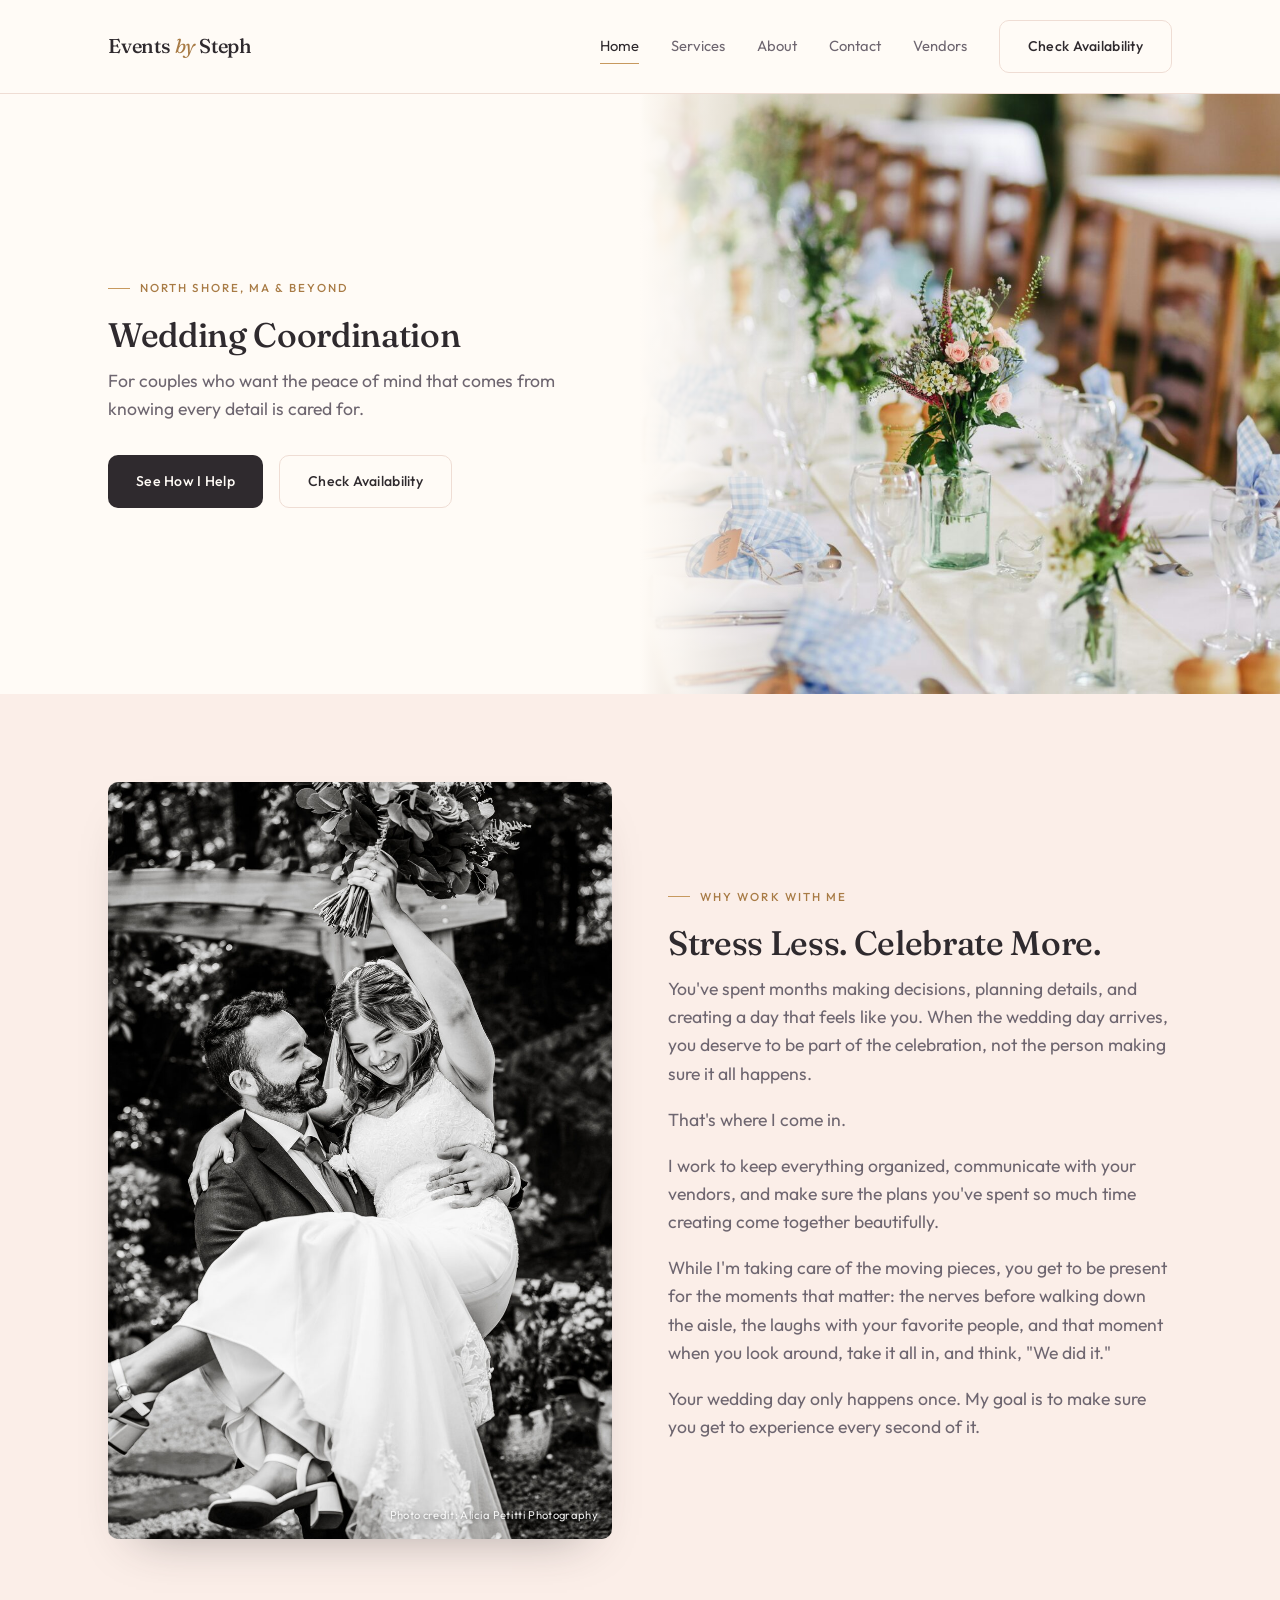
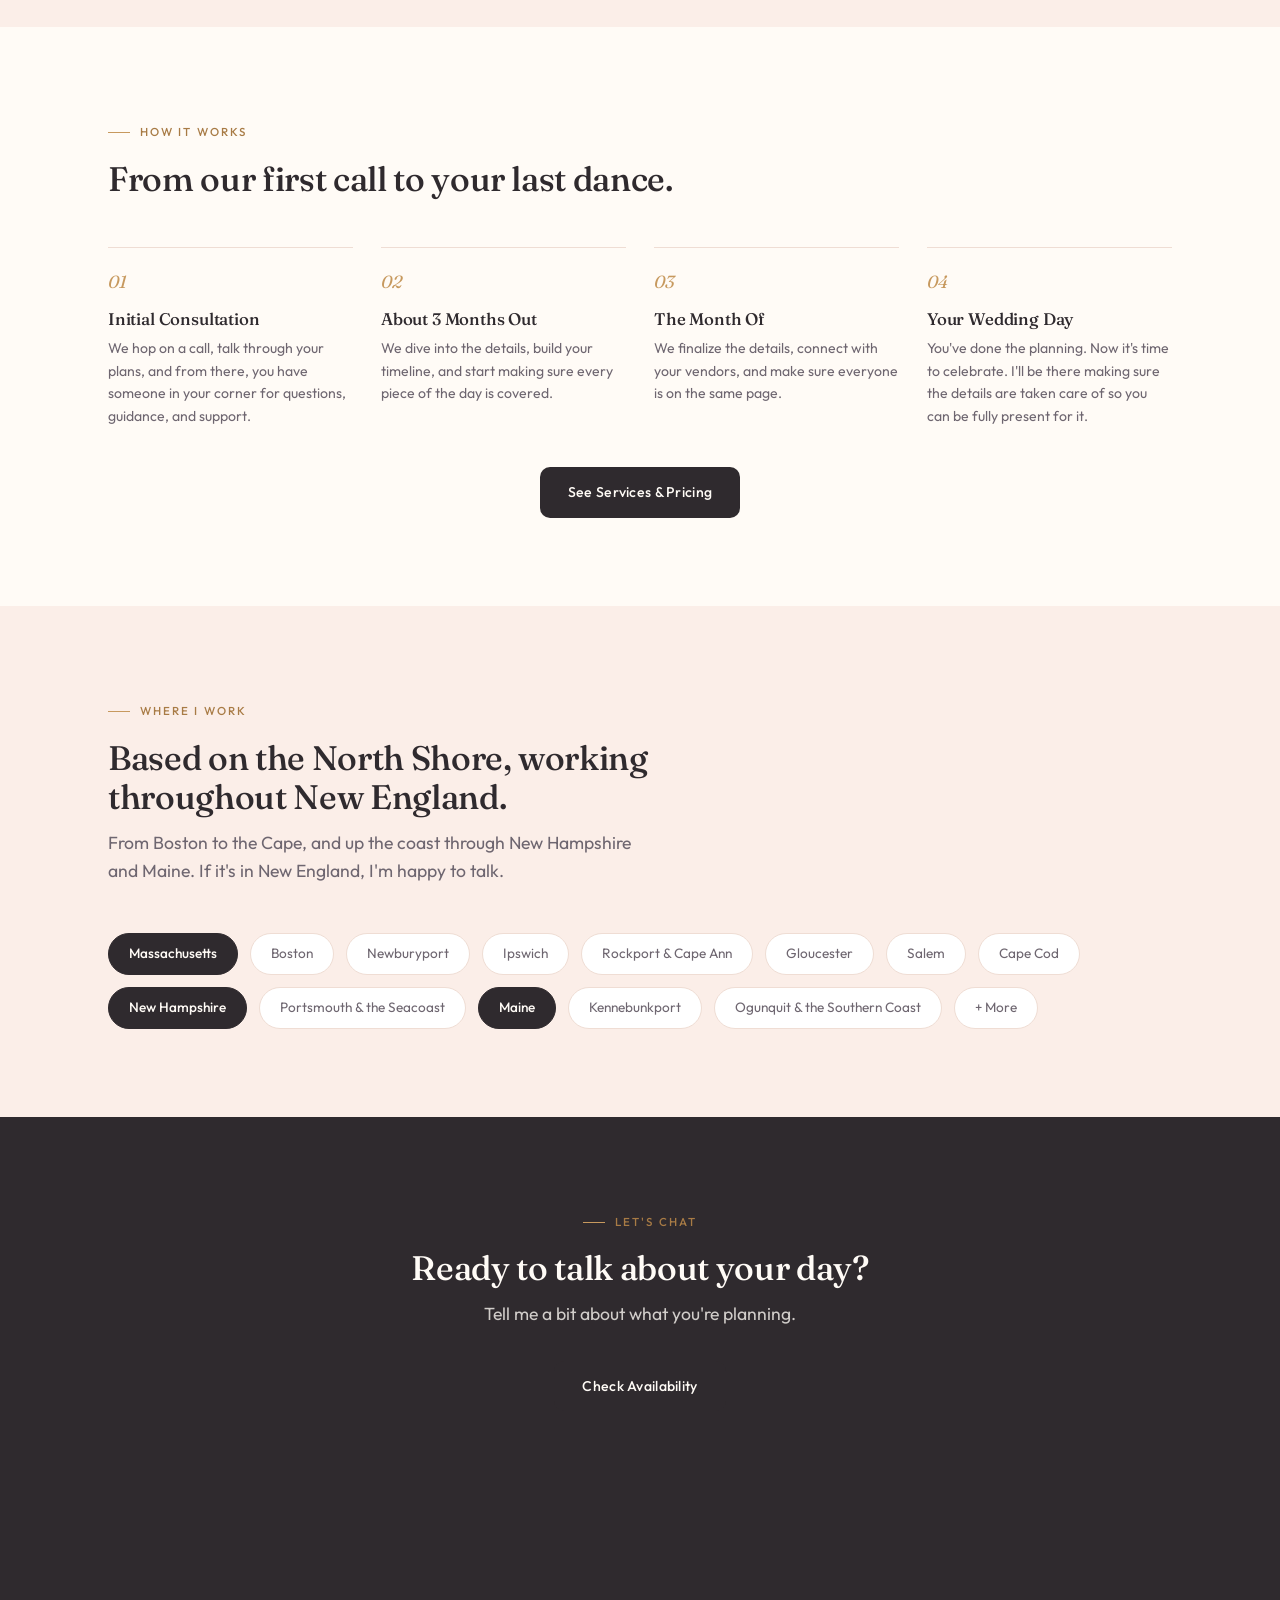
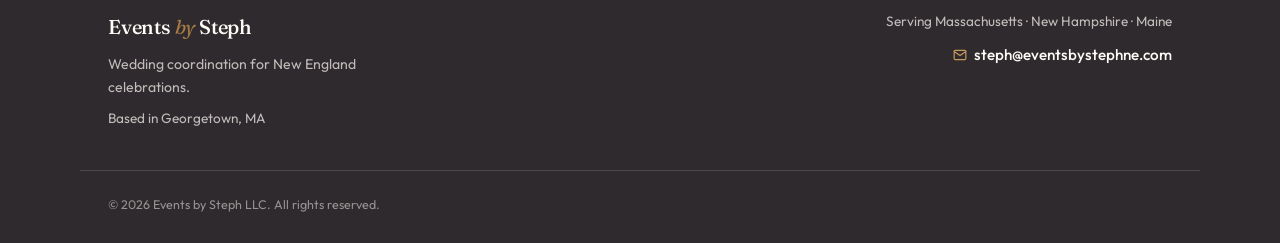
==== index.html @ a2fb1589 "footer" ====
<!DOCTYPE html>
<html lang="en">
<head>
<meta charset="UTF-8">
<meta name="viewport" content="width=device-width, initial-scale=1.0">
<title>Events by Steph | Wedding Coordination, North Shore of Massachusetts</title>
<meta name="description" content="Wedding coordination for backyard weddings, elopements, micro weddings, and other intimate celebrations on the North Shore of Massachusetts.">
<link rel="preconnect" href="https://fonts.googleapis.com">
<link rel="preconnect" href="https://fonts.gstatic.com" crossorigin>
<link href="https://fonts.googleapis.com/css2?family=Fraunces:ital,opsz,wght@0,9..144,300..600;1,9..144,400..500&family=Outfit:wght@300;400;500;600&display=swap" rel="stylesheet">
<link rel="stylesheet" href="/css/style.css">
</head>
<body>

<header class="site-header" id="site-header">
  <div class="nav-wrap">
    <a href="/" class="logo">Events <span class="logo-accent">by</span> Steph</a>
    <nav class="site-nav" id="site-nav">
      <a href="/" class="nav-link active">Home</a>
      <a href="/services/" class="nav-link">Services</a>
      <a href="/about/" class="nav-link">About</a>
      <a href="/contact/" class="nav-link">Contact</a>
      <a href="/vendors-i-love/" class="nav-link">Vendors</a>
      <a href="/contact/" class="btn btn-ghost nav-cta">Check Availability</a>
    </nav>
    <button class="nav-toggle" id="nav-toggle" aria-label="Toggle menu" aria-expanded="false" aria-controls="site-nav">
      <span></span><span></span><span></span>
    </button>
  </div>
</header>

<main>

  <section class="hero">
    <div class="hero-split">
      <div class="hero-split-text">
        <p class="eyebrow">North Shore, MA &amp; Beyond</p>
        <h1>Wedding Coordination</h1>
        <p class="lede">For couples who want the peace of mind that comes from knowing every detail is cared for.</p>
        <div class="btn-row">
          <a href="/services/" class="btn btn-primary">See How I Help</a>
          <a href="/contact/" class="btn btn-ghost">Check Availability</a>
        </div>
      </div>
      <div class="hero-split-image">
        <img src="/img/services-hero.jpg" alt="A long reception table set with gingham napkins and wildflower centerpieces">
      </div>
    </div>
  </section>

  <section class="section alt">
    <div class="container section-media">
      <div class="photo-frame" style="position: relative; align-self: center;">
        <a href="https://aliciapetitti.com/" target="_blank" rel="noopener" title="Photo by Alicia Petitti Photography" aria-label="Photo by Alicia Petitti Photography" style="position: relative; display: block;">
          <img src="/img/carry-laugh-bw.jpg" alt="A groom carrying his laughing bride as she raises her bouquet" style="width: 100%; height: auto; object-fit: contain; display: block;">
          <span style="position: absolute; bottom: 14px; right: 14px; z-index: 3; color: rgba(255,255,255,0.9); font-family: var(--font-body); font-size: 0.7rem; letter-spacing: 0.03em; text-shadow: 0 1px 4px rgba(0,0,0,0.6);">Photo credit: Alicia Petitti Photography</span>
        </a>
      </div>
      <div class="media-text">
        <p class="eyebrow">Why Work With Me</p>
        <h2>Stress Less. Celebrate More.</h2>
        <p class="lede" style="margin-bottom: 18px;">You've spent months making decisions, planning details, and creating a day that feels like you. When the wedding day arrives, you deserve to be part of the celebration, not the person making sure it all happens.</p>
        <p class="lede" style="margin-bottom: 18px;">That's where I come in.</p>
        <p class="lede" style="margin-bottom: 18px;">I work to keep everything organized, communicate with your vendors, and make sure the plans you've spent so much time creating come together beautifully.</p>
        <p class="lede" style="margin-bottom: 18px;">While I'm taking care of the moving pieces, you get to be present for the moments that matter: the nerves before walking down the aisle, the laughs with your favorite people, and that moment when you look around, take it all in, and think, "We did it."</p>
        <p class="lede">Your wedding day only happens once. My goal is to make sure you get to experience every second of it.</p>
      </div>
    </div>
  </section>

  <section class="section">
    <div class="container">
      <div class="section-head">
        <p class="eyebrow">How It Works</p>
        <h2>From our first call to your last dance.</h2>
      </div>
      <div class="process-list">
        <div class="process-step">
          <span class="process-index">01</span>
          <h3>Initial Consultation</h3>
          <p>We hop on a call, talk through your plans, and from there, you have someone in your corner for questions, guidance, and support.</p>
        </div>
        <div class="process-step">
          <span class="process-index">02</span>
          <h3>About 3 Months Out</h3>
          <p>We dive into the details, build your timeline, and start making sure every piece of the day is covered.</p>
        </div>
        <div class="process-step">
          <span class="process-index">03</span>
          <h3>The Month Of</h3>
          <p>We finalize the details, connect with your vendors, and make sure everyone is on the same page.</p>
        </div>
        <div class="process-step">
          <span class="process-index">04</span>
          <h3>Your Wedding Day</h3>
          <p>You've done the planning. Now it's time to celebrate. I'll be there making sure the details are taken care of so you can be fully present for it.</p>
        </div>
      </div>
      <div class="btn-row" style="justify-content: center; margin-top: 40px;">
        <a href="/services/" class="btn btn-primary">See Services &amp; Pricing</a>
      </div>
    </div>
  </section>

  <section class="section alt">
    <div class="container">
      <div class="section-head">
        <p class="eyebrow">Where I Work</p>
        <h2>Based on the North Shore, working throughout New England.</h2>
        <p class="lede">From Boston to the Cape, and up the coast through New Hampshire and Maine. If it's in New England, I'm happy to talk.</p>
      </div>
      <div class="area-pills">
        <span class="area-pill state">Massachusetts</span>
        <span class="area-pill">Boston</span>
        <span class="area-pill">Newburyport</span>
        <span class="area-pill">Ipswich</span>
        <span class="area-pill">Rockport &amp; Cape Ann</span>
        <span class="area-pill">Gloucester</span>
        <span class="area-pill">Salem</span>
        <span class="area-pill">Cape Cod</span>
        <span class="area-pill state">New Hampshire</span>
        <span class="area-pill">Portsmouth &amp; the Seacoast</span>
        <span class="area-pill state">Maine</span>
        <span class="area-pill">Kennebunkport</span>
        <span class="area-pill">Ogunquit &amp; the Southern Coast</span>
        <span class="area-pill">+ More</span>
      </div>
    </div>
  </section>

  <section class="section dark">
    <div class="container section-head center">
      <p class="eyebrow">Let's Chat</p>
      <h2>Ready to talk about your day?</h2>
      <p class="lede" style="margin: 0 auto 8px;">Tell me a bit about what you're planning.</p>
      <div class="btn-row" style="justify-content: center;">
        <a href="/contact/" class="btn btn-primary">Check Availability</a>
      </div>
    </div>
  </section>

</main>

<footer class="site-footer">
  <div class="footer-wrap">
    <div class="footer-brand">
      <p class="logo footer-logo">Events <span class="logo-accent">by</span> Steph</p>
      <p class="footer-tagline">Wedding coordination for New England celebrations.</p>
      <p class="footer-location">Based in Georgetown, MA</p>
    </div>
    <div class="footer-meta">
      <p class="footer-area">Serving Massachusetts · New Hampshire · Maine</p>
      <div class="footer-link-row">
        <svg width="14" height="14" viewBox="0 0 24 24" fill="none" stroke="currentColor" stroke-width="2" stroke-linecap="round" stroke-linejoin="round"><rect x="2" y="4" width="20" height="16" rx="2"/><path d="M2 6l10 7 10-7"/></svg>
        <a href="mailto:steph@eventsbystephne.com" class="footer-email">steph@eventsbystephne.com</a>
      </div>
    </div>
  </div>
  <p class="footer-copy">© 2026 Events by Steph LLC. All rights reserved.</p>
</footer>

<script src="/js/main.js"></script>
</body>
</html>
---- css/style.css ----
/* ============================================
   Events by Steph — Design Tokens
   Coastal North Shore palette: sea-fog paper,
   harbor-pine ink, dusty hydrangea accent,
   one warm brass note for calls to action.
   ============================================ */

:root {
  --ink: #2F2A2E;
  --ink-soft: #6E6670;
  --paper: #FFFBF6;
  --paper-deep: #FBEEE8;
  --white: #FFFFFF;
  --accent: #C97D89;
  --accent-deep: #AD5F6E;
  --brass: #C7995E;
  --brass-deep: #A87B45;
  --line: #EFDDD4;

  --font-display: 'Fraunces', serif;
  --font-body: 'Outfit', sans-serif;

  --container: 1120px;
  --radius: 10px;
  --transition: 220ms ease;
}

* {
  margin: 0;
  padding: 0;
  box-sizing: border-box;
}

html {
  scroll-behavior: smooth;
}

@media (prefers-reduced-motion: reduce) {
  html {
    scroll-behavior: auto;
  }
  *, *::before, *::after {
    animation-duration: 0.01ms !important;
    animation-iteration-count: 1 !important;
    transition-duration: 0.01ms !important;
  }
}

body {
  font-family: var(--font-body);
  background: var(--paper);
  color: var(--ink);
  line-height: 1.6;
  font-weight: 400;
  -webkit-font-smoothing: antialiased;
}

a {
  color: inherit;
  text-decoration: none;
}

img, svg {
  display: block;
  max-width: 100%;
}

ul {
  list-style: none;
}

button {
  font-family: inherit;
  cursor: pointer;
  border: none;
  background: none;
}

:focus-visible {
  outline: 2px solid var(--brass);
  outline-offset: 3px;
}

.container {
  width: 100%;
  max-width: var(--container);
  margin: 0 auto;
  padding: 0 28px;
}

/* ----------- Typography ----------- */

h1, h2, h3, h4 {
  font-family: var(--font-display);
  font-weight: 500;
  color: var(--ink);
  line-height: 1.15;
  letter-spacing: -0.01em;
  margin-bottom: 12px;
}

h1 { font-size: 2.125rem; }
h2 { font-size: 2.125rem; }
h3 { font-size: 1.4rem; font-weight: 500; }

em {
  font-style: italic;
  color: var(--accent-deep);
}

.eyebrow {
  display: inline-flex;
  align-items: center;
  gap: 10px;
  font-family: var(--font-body);
  font-size: 0.72rem;
  font-weight: 500;
  letter-spacing: 0.18em;
  text-transform: uppercase;
  color: var(--brass-deep);
  margin-bottom: 18px;
}

.eyebrow::before {
  content: '';
  width: 22px;
  height: 1px;
  background: var(--brass);
}

.lede {
  font-size: 1.1rem;
  color: var(--ink-soft);
  max-width: 540px;
}

.section-head {
  max-width: 640px;
  margin-bottom: 48px;
}

.section-head.center {
  margin-left: auto;
  margin-right: auto;
  text-align: center;
}

/* ----------- Buttons ----------- */

.btn {
  display: inline-flex;
  align-items: center;
  gap: 8px;
  padding: 14px 28px;
  font-size: 0.88rem;
  font-weight: 500;
  letter-spacing: 0.02em;
  border-radius: var(--radius);
  transition: background var(--transition), color var(--transition), border-color var(--transition), transform var(--transition);
}

.btn-primary {
  background: var(--ink);
  color: var(--paper);
}

.btn-primary:hover {
  background: var(--brass-deep);
  transform: translateY(-1px);
}

.btn-ghost {
  border: 1px solid var(--line);
  color: var(--ink);
}

.btn-ghost:hover {
  border-color: var(--brass);
  color: var(--brass-deep);
}

.btn-row {
  display: flex;
  gap: 16px;
  flex-wrap: wrap;
  margin-top: 32px;
}

/* ----------- Header / Nav ----------- */

.site-header {
  position: sticky;
  top: 0;
  z-index: 50;
  background: rgba(255, 251, 246, 0.92);
  backdrop-filter: blur(8px);
  border-bottom: 1px solid var(--line);
}

.nav-wrap {
  max-width: var(--container);
  margin: 0 auto;
  padding: 20px 28px;
  display: flex;
  align-items: center;
  justify-content: space-between;
  gap: 24px;
}

.logo {
  font-family: var(--font-display);
  font-size: 1.25rem;
  font-weight: 500;
  letter-spacing: -0.01em;
  white-space: nowrap;
}

.logo-accent {
  font-style: italic;
  color: var(--brass-deep);
  font-weight: 400;
}

.site-nav {
  display: flex;
  align-items: center;
  gap: 32px;
}

.nav-link {
  font-size: 0.92rem;
  font-weight: 400;
  color: var(--ink-soft);
  position: relative;
  transition: color var(--transition);
}

.nav-link:hover,
.nav-link.active {
  color: var(--ink);
}

.nav-link.active::after {
  content: '';
  position: absolute;
  left: 0;
  bottom: -6px;
  width: 100%;
  height: 1px;
  background: var(--brass);
}

.nav-cta {
  flex-shrink: 0;
}

.nav-toggle {
  display: none;
  flex-direction: column;
  gap: 5px;
  width: 26px;
}

.nav-toggle span {
  display: block;
  height: 1px;
  background: var(--ink);
  width: 100%;
  transition: transform var(--transition), opacity var(--transition);
}

/* ----------- Hero ----------- */

.hero {
  padding: 0;
}

.hero-split {
  display: grid;
  grid-template-columns: 1fr 1fr;
  min-height: 600px;
}

.hero-split-text {
  display: flex;
  flex-direction: column;
  justify-content: center;
  padding: 64px 48px;
  padding-left: max(28px, calc((100vw - 1120px) / 2 + 28px));
}

.hero-split-text > * {
  max-width: 480px;
}

.hero-split-image {
  position: relative;
  overflow: hidden;
}

.hero-split-image img {
  position: absolute;
  inset: 0;
  width: 100%;
  height: 100%;
  object-fit: cover;
  display: block;
  z-index: 0;
}

.hero-split-image::before {
  content: '';
  position: absolute;
  inset: 0;
  z-index: 1;
  pointer-events: none;
  background: linear-gradient(
    to right,
    var(--paper) 0%,
    rgba(255, 251, 246, 0.85) 6%,
    rgba(255, 251, 246, 0) 26%
  );
}

/* Simple hero variant for text-only intro pages (services/about/contact) */

.hero-simple {
  padding: 72px 0 48px;
}

/* ----------- Sections ----------- */

.section {
  padding: 88px 0;
}

.section.alt {
  background: var(--paper-deep);
}

.section.dark {
  background: var(--ink);
  color: var(--paper);
}

.section.dark h2,
.section.dark h3 {
  color: var(--paper);
}

.section.dark .lede {
  color: rgba(255, 251, 246, 0.78);
}

/* ----------- Service area pills ----------- */

.area-pills {
  display: flex;
  flex-wrap: wrap;
  gap: 12px;
}

.area-pill {
  border: 1px solid var(--line);
  border-radius: 999px;
  padding: 9px 20px;
  font-size: 0.85rem;
  color: var(--ink-soft);
  background: var(--white);
}

.area-pill.state {
  background: var(--ink);
  color: var(--paper);
  border-color: var(--ink);
  font-weight: 500;
}

/* ----------- Cards grid ----------- */

.card-grid {
  display: grid;
  grid-template-columns: repeat(3, 1fr);
  gap: 28px;
}

.card-grid.cards-2up {
  grid-template-columns: repeat(2, 1fr);
}

.card {
  background: var(--white);
  border: 1px solid var(--line);
  border-radius: var(--radius);
  padding: 32px 28px;
  transition: transform var(--transition), border-color var(--transition);
}

.card:hover {
  transform: translateY(-3px);
  border-color: var(--brass);
}

.card-num {
  font-family: var(--font-display);
  font-style: italic;
  color: var(--accent);
  font-size: 0.95rem;
  margin-bottom: 14px;
  display: block;
}

.card h3 {
  margin-bottom: 10px;
}

.card p {
  color: var(--ink-soft);
  font-size: 0.92rem;
  margin-bottom: 18px;
}

.card-link {
  font-size: 0.85rem;
  font-weight: 500;
  color: var(--brass-deep);
  border-bottom: 1px solid var(--brass);
  padding-bottom: 2px;
}

/* ----------- Process steps ----------- */

.process-list {
  display: grid;
  grid-template-columns: repeat(4, 1fr);
  gap: 28px;
}

.process-step {
  border-top: 1px solid var(--line);
  padding-top: 20px;
}

.process-index {
  font-family: var(--font-display);
  font-style: italic;
  font-size: 1.1rem;
  color: var(--brass);
  display: block;
  margin-bottom: 14px;
}

.process-step h3 {
  font-size: 1.05rem;
  margin-bottom: 8px;
}

.process-step p {
  font-size: 0.88rem;
  color: var(--ink-soft);
}

.service-photo {
  aspect-ratio: 16 / 6;
  border-radius: var(--radius);
  overflow: hidden;
  margin-bottom: 28px;
}

.service-photo img {
  width: 100%;
  height: 100%;
  object-fit: cover;
  display: block;
}

@media (max-width: 720px) {
  .service-photo {
    aspect-ratio: 16 / 10;
  }

  h1, h2 {
    font-size: 1.8rem;
  }

  h3 {
    font-size: 1.25rem;
  }
}

/* ----------- Service detail blocks (services.html) ----------- */

.service-block {
  display: grid;
  grid-template-columns: 0.8fr 1.2fr;
  gap: 56px;
  padding: 64px 0;
  border-bottom: 1px solid var(--line);
}

.service-block:last-of-type {
  border-bottom: none;
}

.service-block h2 {
  margin-bottom: 14px;
}

.included-list li {
  display: flex;
  gap: 12px;
  padding: 14px 0;
  border-top: 1px solid var(--line);
  font-size: 0.94rem;
  color: var(--ink-soft);
}

.included-list li:first-child {
  border-top: none;
}

.included-list li::before {
  content: '—';
  color: var(--brass);
  flex-shrink: 0;
}

/* ----------- Process checklist (what a coordinator does) ----------- */

.checklist-phase {
  margin-bottom: 36px;
}

.checklist-phase-label {
  font-family: var(--font-display);
  font-style: italic;
  font-size: 1rem;
  color: var(--accent-deep);
  margin-bottom: 14px;
}

.process-checklist {
  display: grid;
  grid-template-columns: 1fr 1fr;
  gap: 0 40px;
}

.process-checklist li {
  display: flex;
  gap: 12px;
  padding: 14px 0;
  border-top: 1px solid var(--line);
  font-size: 0.94rem;
  color: var(--ink-soft);
}

.process-checklist li::before {
  content: '—';
  color: var(--brass);
  flex-shrink: 0;
}

@media (max-width: 760px) {
  .process-checklist {
    grid-template-columns: 1fr;
  }
}

/* ----------- About page ----------- */

.about-grid {
  display: grid;
  grid-template-columns: 1fr 1fr;
  gap: 64px;
  align-items: start;
}

.value-list {
  display: grid;
  gap: 24px;
  margin-top: 16px;
}

.value-item h3 {
  font-size: 1rem;
  margin-bottom: 4px;
}

.value-item p {
  font-size: 0.88rem;
  color: var(--ink-soft);
}

/* ----------- Contact page ----------- */

.contact-grid {
  display: grid;
  grid-template-columns: 1fr 1fr;
  gap: 64px;
}

.form-field {
  margin-bottom: 22px;
}

.form-field label {
  display: block;
  font-size: 0.82rem;
  font-weight: 500;
  letter-spacing: 0.04em;
  margin-bottom: 8px;
  color: var(--ink-soft);
}

.form-field input,
.form-field select,
.form-field textarea {
  width: 100%;
  font-family: var(--font-body);
  font-size: 0.95rem;
  padding: 13px 14px;
  border: 1px solid var(--line);
  border-radius: var(--radius);
  background: var(--white);
  color: var(--ink);
  transition: border-color var(--transition);
}

.form-field input:focus,
.form-field select:focus,
.form-field textarea:focus {
  border-color: var(--brass);
}

.form-row-double {
  display: grid;
  grid-template-columns: 1fr 1fr;
  gap: 18px;
}

.contact-direct {
  margin-top: 36px;
  padding-top: 28px;
  border-top: 1px solid var(--line);
  font-size: 0.92rem;
  color: var(--ink-soft);
}

.contact-direct a {
  color: var(--brass-deep);
  font-weight: 500;
}

.form-note {
  font-size: 0.8rem;
  color: var(--ink-soft);
  margin-top: 14px;
}

.required-mark {
  color: #B3445A;
}

.form-error {
  display: none;
  font-size: 0.86rem;
  font-weight: 500;
  color: #B3445A;
  margin-top: 14px;
}

.form-error.visible {
  display: block;
}

.form-field.field-invalid input,
.form-field.field-invalid select,
.form-field.field-invalid textarea {
  border-color: #B3445A;
}

/* ----------- Footer ----------- */

.site-footer {
  background: var(--ink);
  color: var(--paper);
  padding: 64px 0 28px;
}

.footer-wrap {
  max-width: var(--container);
  margin: 0 auto;
  padding: 0 28px;
  display: flex;
  justify-content: space-between;
  flex-wrap: wrap;
  gap: 32px;
  margin-bottom: 40px;
}

.footer-logo {
  color: var(--paper);
  margin-bottom: 10px;
}

.footer-tagline {
  font-size: 0.88rem;
  color: rgba(255, 251, 246, 0.7);
  max-width: 320px;
}

.footer-meta {
  text-align: right;
}

.footer-area {
  font-size: 0.85rem;
  color: rgba(255, 251, 246, 0.7);
  margin-bottom: 8px;
}

.footer-email {
  font-size: 0.95rem;
  font-weight: 500;
}

.footer-location {
  font-size: 0.85rem;
  color: rgba(255, 251, 246, 0.7);
  margin-top: 10px;
}

.footer-link-row {
  display: flex;
  align-items: center;
  justify-content: flex-end;
  gap: 7px;
  margin-top: 10px;
}

.footer-link-row svg {
  flex-shrink: 0;
  color: var(--brass);
}

.footer-copy {
  max-width: var(--container);
  margin: 0 auto;
  padding: 24px 28px 0;
  border-top: 1px solid rgba(255, 251, 246, 0.15);
  font-size: 0.78rem;
  color: rgba(255, 251, 246, 0.5);
}

/* ----------- Reveal on scroll ----------- */

.reveal {
  opacity: 0;
  transform: translateY(16px);
  transition: opacity 700ms ease, transform 700ms ease;
}

.reveal.is-visible {
  opacity: 1;
  transform: translateY(0);
}

/* ----------- Photo / media components ----------- */

.section-media {
  display: grid;
  grid-template-columns: 1fr 1fr;
  gap: 56px;
  align-items: center;
}

.section-media.media-right .media-text {
  order: 1;
}

.section-media.media-right .media-photo {
  order: 2;
}

.photo-frame {
  border-radius: var(--radius);
  overflow: hidden;
  box-shadow: 0 24px 48px -28px rgba(47, 42, 46, 0.4);
}

.photo-frame img {
  width: 100%;
  height: 100%;
  object-fit: cover;
  display: block;
}

.photo-frame.ratio-tall {
  aspect-ratio: 3 / 4;
}

.photo-frame.ratio-wide {
  aspect-ratio: 5 / 4;
}

/* ---- TEST: Collage styles for homepage 'Stress Less' section ---- */

.collage-grid {
  display: grid;
  grid-template-columns: 1fr 1fr;
  grid-template-rows: 1fr 1fr;
  gap: 12px;
  aspect-ratio: 5 / 4;
}

.collage-grid .photo-frame {
  border-radius: var(--radius);
  overflow: hidden;
  box-shadow: 0 24px 48px -28px rgba(47, 42, 46, 0.4);
  aspect-ratio: auto;
}

.collage-offset {
  position: relative;
  aspect-ratio: 5 / 4;
}

.collage-offset .photo-frame-main {
  position: absolute;
  top: 0;
  left: 0;
  width: 78%;
  height: 78%;
  border-radius: var(--radius);
  overflow: hidden;
  box-shadow: 0 24px 48px -28px rgba(47, 42, 46, 0.4);
  z-index: 1;
}

.collage-offset .photo-frame-accent {
  position: absolute;
  bottom: 0;
  right: 0;
  width: 42%;
  height: 42%;
  border-radius: var(--radius);
  overflow: hidden;
  box-shadow: 0 20px 40px -20px rgba(47, 42, 46, 0.5);
  z-index: 2;
  border: 4px solid var(--paper);
}

.collage-strip {
  display: grid;
  grid-template-columns: 1fr 1fr 1fr;
  gap: 12px;
  aspect-ratio: 5 / 4;
}

.collage-strip .photo-frame {
  border-radius: var(--radius);
  overflow: hidden;
  box-shadow: 0 24px 48px -28px rgba(47, 42, 46, 0.4);
  aspect-ratio: auto;
}

.card-photo {
  aspect-ratio: 4 / 3;
  border-radius: var(--radius);
  overflow: hidden;
  margin-bottom: 22px;
}

.card-photo img {
  width: 100%;
  height: 100%;
  object-fit: cover;
  display: block;
  transition: transform 500ms ease;
}

.card:hover .card-photo img {
  transform: scale(1.04);
}

.accent-photo {
  border-radius: var(--radius);
  overflow: hidden;
  box-shadow: 0 24px 48px -28px rgba(47, 42, 46, 0.4);
}

.accent-photo img {
  width: 100%;
  display: block;
}

/* ----------- Responsive ----------- */

.photo-strip {
  display: grid;
  grid-template-columns: repeat(3, 1fr);
  gap: 16px;
}

.section-media.compact-photo {
  grid-template-columns: 300px 1fr;
}

@media (max-width: 900px) {
  .section-media,
  .section-media.compact-photo {
    grid-template-columns: 1fr;
    gap: 32px;
  }

  .section-media.media-right .media-text,
  .section-media.media-right .media-photo {
    order: initial;
  }

  .photo-frame.ratio-tall,
  .photo-frame.ratio-wide {
    aspect-ratio: 4 / 3;
  }
}

@media (max-width: 900px) {
  .hero-split {
    grid-template-columns: 1fr;
    min-height: auto;
  }

  .hero-split-text {
    padding: 56px 28px 32px;
    max-width: none;
  }

  .hero-split-text > * {
    max-width: none;
  }

  .hero-split-image {
    width: 100%;
    height: auto;
    max-width: 100%;
    overflow: hidden;
  }

  .hero-split-image img {
    position: static;
    display: block;
    width: 100%;
    height: auto;
    max-width: 100%;
    object-fit: contain;
  }

  .hero-split-image a {
    position: static !important;
    display: block;
    width: 100%;
  }

  .hero-split-image::before {
    content: none;
  }

  .about-grid,
  .contact-grid {
    grid-template-columns: 1fr;
    gap: 48px;
  }

  .card-grid {
    grid-template-columns: repeat(2, 1fr);
  }

  .process-list {
    grid-template-columns: repeat(2, 1fr);
  }

  .service-block {
    grid-template-columns: 1fr;
    gap: 28px;
  }
}

@media (max-width: 720px) {
  .photo-strip {
    grid-template-columns: 1fr;
  }

  .site-nav,
  .nav-cta {
    display: none;
  }

  .nav-toggle {
    display: flex;
  }

  .site-header.nav-open .site-nav {
    display: flex;
    flex-direction: column;
    align-items: flex-start;
    gap: 18px;
    position: absolute;
    top: 100%;
    left: 0;
    right: 0;
    background: var(--paper);
    border-bottom: 1px solid var(--line);
    padding: 24px 28px 28px;
  }

  .site-header.nav-open .nav-cta {
    display: inline-flex;
    margin-top: 4px;
  }

  .card-grid,
  .card-grid.cards-2up,
  .process-list {
    grid-template-columns: 1fr;
  }

  .footer-wrap {
    flex-direction: column;
  }

  .footer-meta {
    text-align: left;
  }

  .footer-link-row {
    justify-content: flex-start;
  }

  .form-row-double {
    grid-template-columns: 1fr;
  }
}

/* ----------- FAQ Accordion ----------- */

.faq-list {
  max-width: 760px;
  margin: 0 auto;
}

.faq-item {
  border-bottom: 1px solid rgba(47, 42, 46, 0.12);
  margin-bottom: 6px;
}

.faq-item summary {
  list-style: none;
  cursor: pointer;
  padding: 28px 32px 28px 0;
  position: relative;
  font-family: var(--font-display);
  font-weight: 500;
  font-size: 1.05rem;
  color: var(--ink);
}

.faq-item summary::-webkit-details-marker {
  display: none;
}

.faq-item summary::after {
  content: '+';
  position: absolute;
  right: 0;
  top: 28px;
  font-size: 1.3rem;
  color: var(--brass-deep);
  transition: transform 0.2s ease;
  line-height: 1;
}

.faq-item[open] summary::after {
  content: '\2212';
}

.faq-item p {
  color: var(--ink-soft);
  padding-bottom: 24px;
  padding-right: 32px;
  max-width: 640px;
}

/* ----------- Bio Collage (About page) ----------- */

.bio-collage {
  position: relative;
  min-height: 480px;
}

.bio-collage .photo-frame {
  position: absolute;
  border-radius: 6px;
  overflow: hidden;
  border: 6px solid var(--paper);
  box-shadow: 0 20px 40px -20px rgba(47, 42, 46, 0.45);
}

.bio-collage .photo-frame img {
  width: 100%;
  height: 100%;
  object-fit: cover;
  display: block;
}

.bio-collage-photo-1 {
  top: 0;
  left: 0;
  width: 62%;
  height: 90%;
  transform: rotate(-2deg);
  z-index: 1;
}

.bio-collage-photo-2 {
  top: 4%;
  right: 0;
  width: 46%;
  height: 46%;
  transform: rotate(3deg);
  z-index: 2;
}

.bio-collage-photo-3 {
  bottom: 0;
  right: 6%;
  width: 40%;
  height: 42%;
  transform: rotate(-4deg);
  z-index: 3;
}

@media (max-width: 720px) {
  .bio-collage {
    min-height: 340px;
  }

  .bio-collage-photo-1 {
    width: 58%;
    height: 100%;
  }

  .bio-collage-photo-2 {
    width: 50%;
    height: 38%;
  }

  .bio-collage-photo-3 {
    width: 44%;
    height: 34%;
  }
}
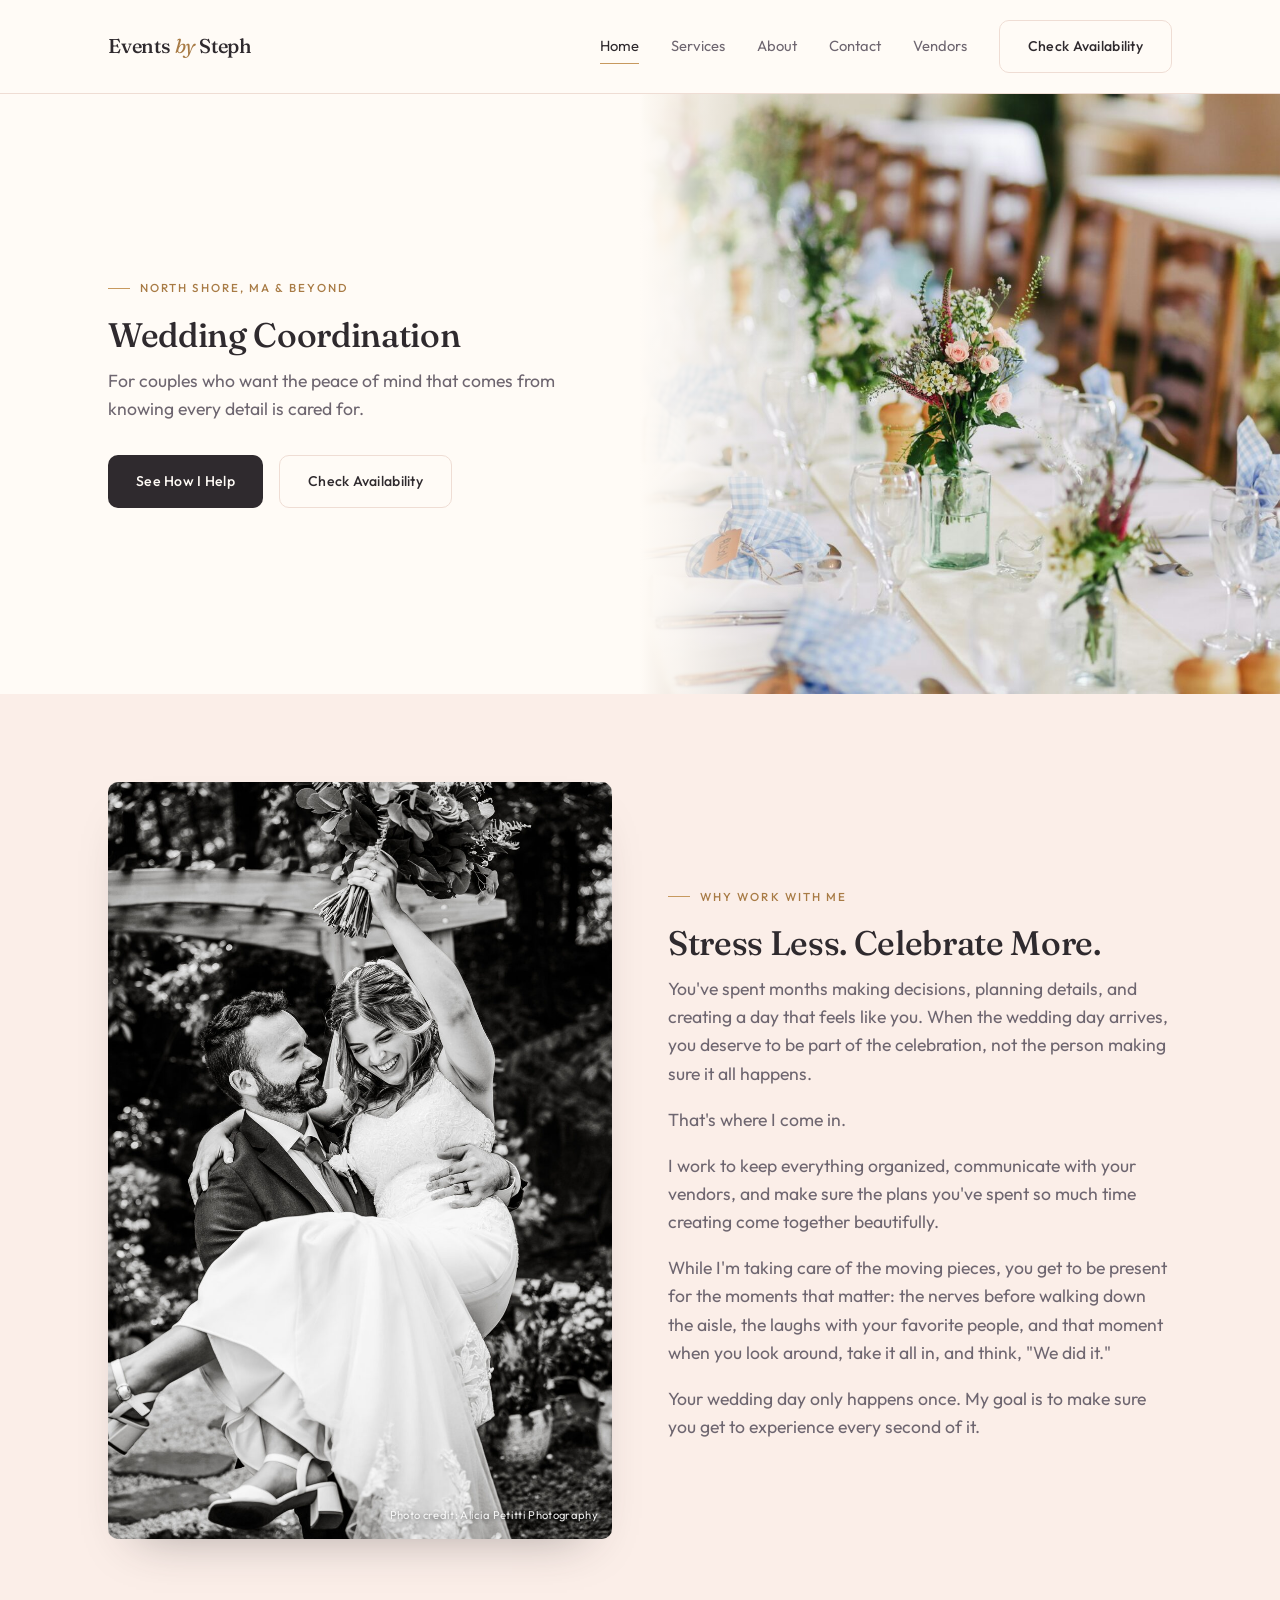
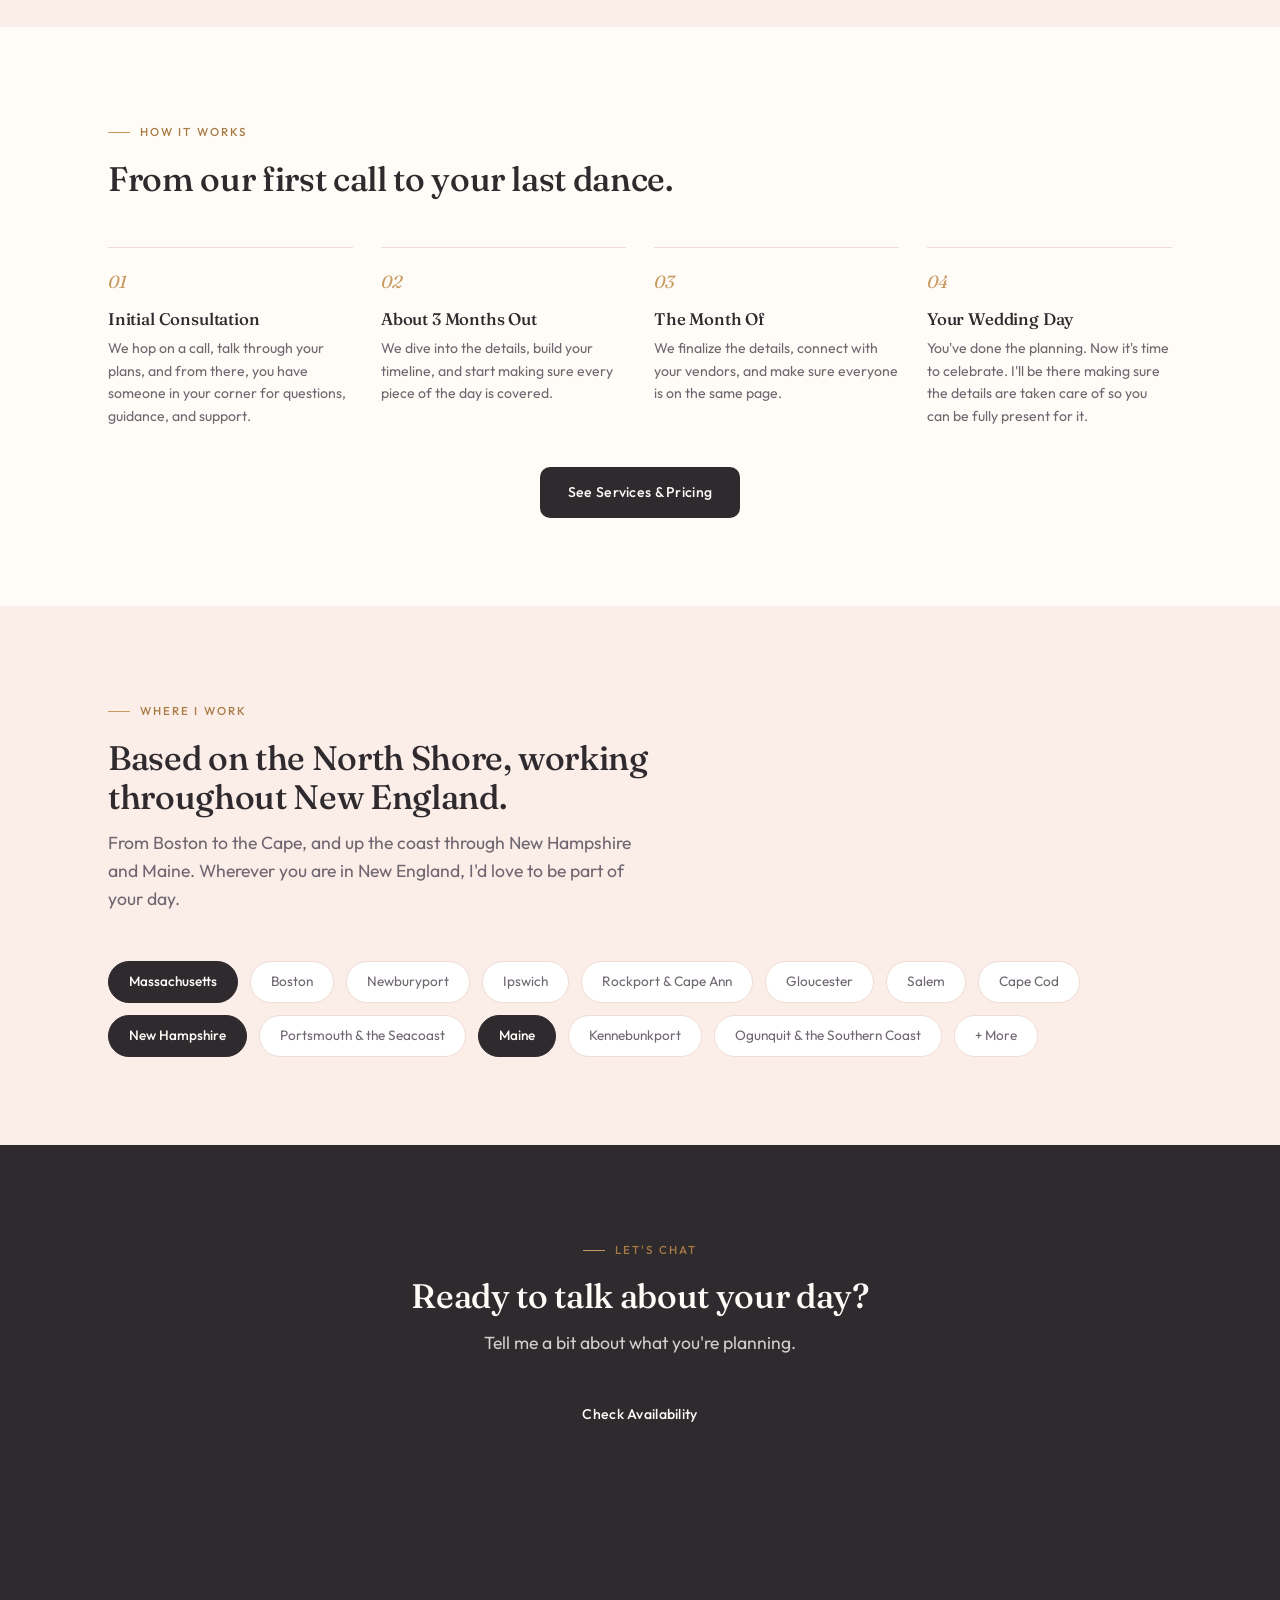
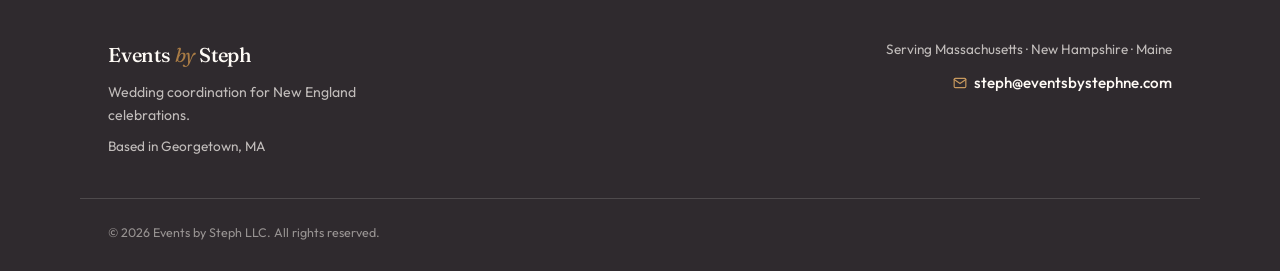
==== commit d3a056f4: "Update index.html" ====
--- a/index.html
+++ b/index.html
@@ -107,7 +107,7 @@
       <div class="section-head">
         <p class="eyebrow">Where I Work</p>
         <h2>Based on the North Shore, working throughout New England.</h2>
-        <p class="lede">From Boston to the Cape, and up the coast through New Hampshire and Maine. If it's in New England, I'm happy to talk.</p>
+        <p class="lede">From Boston to the Cape, and up the coast through New Hampshire and Maine. Wherever you are in New England, I'd love to be part of your day.</p>
       </div>
       <div class="area-pills">
         <span class="area-pill state">Massachusetts</span>
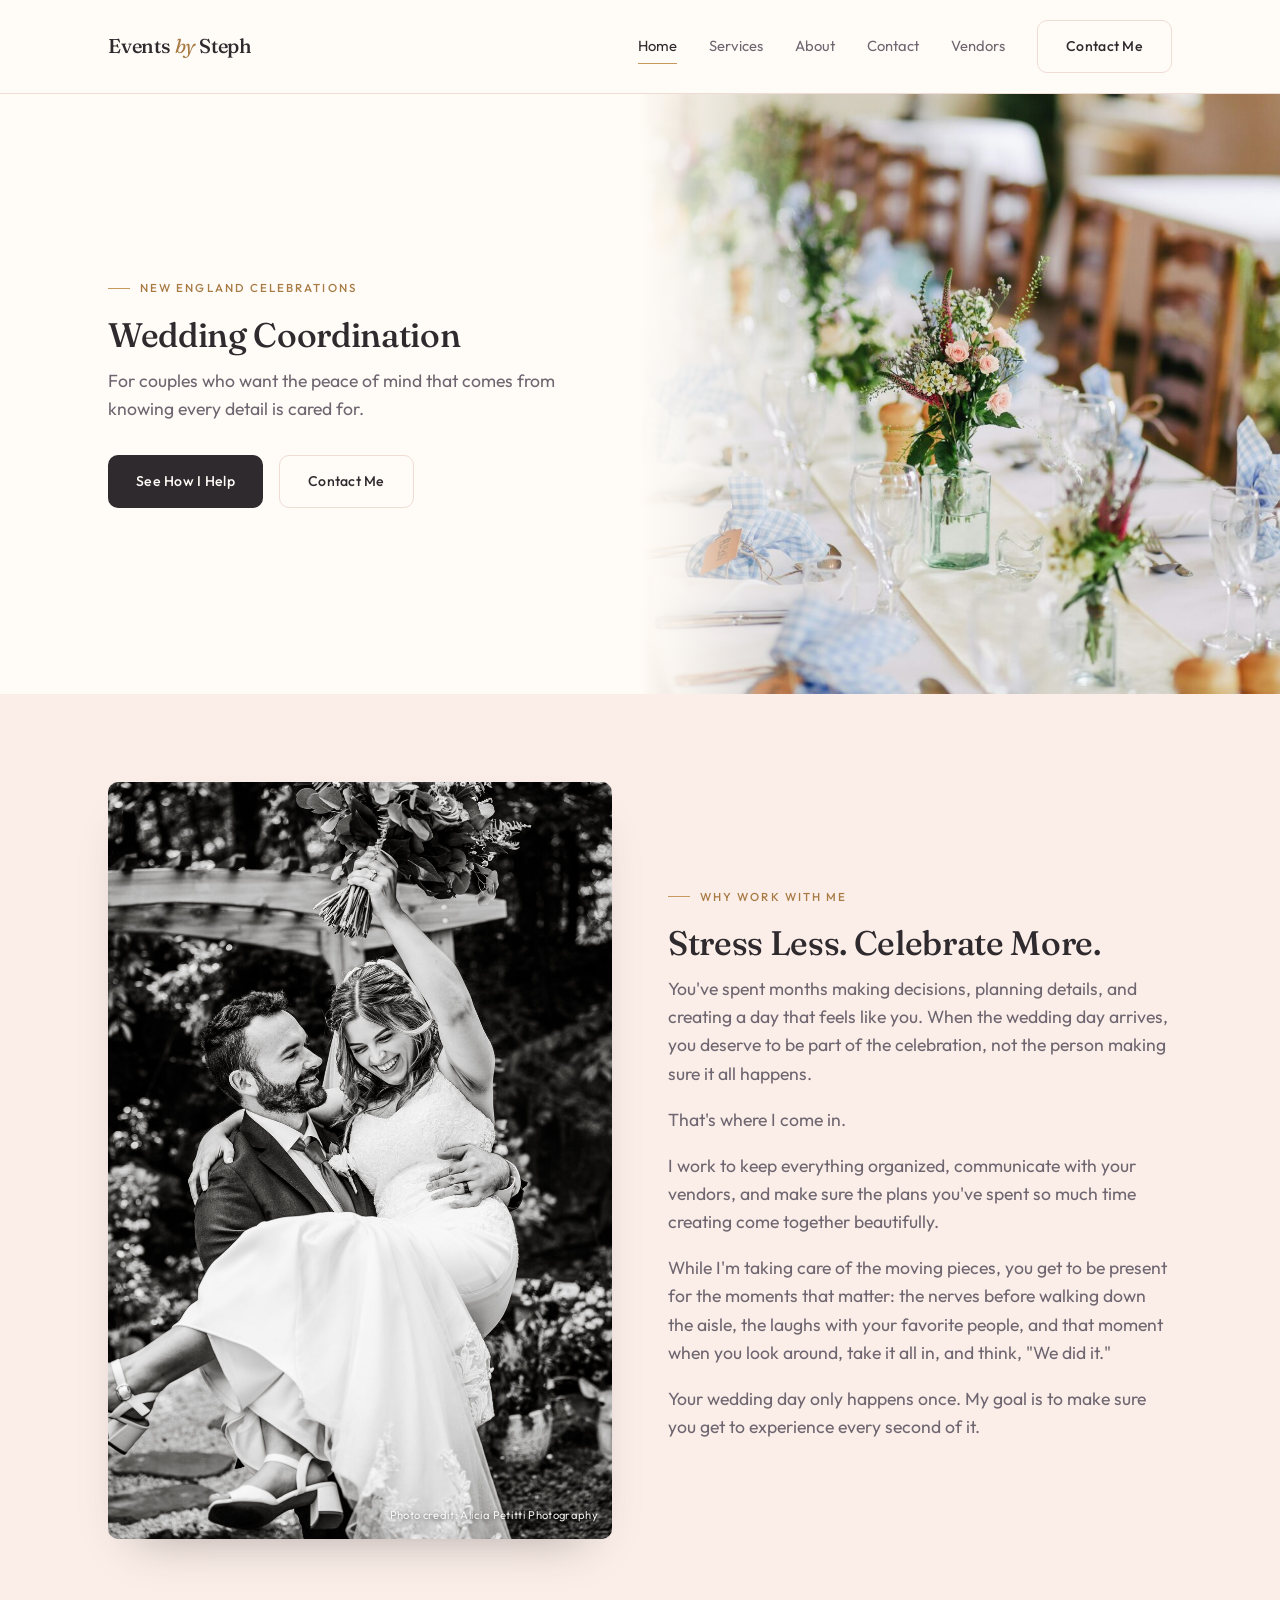
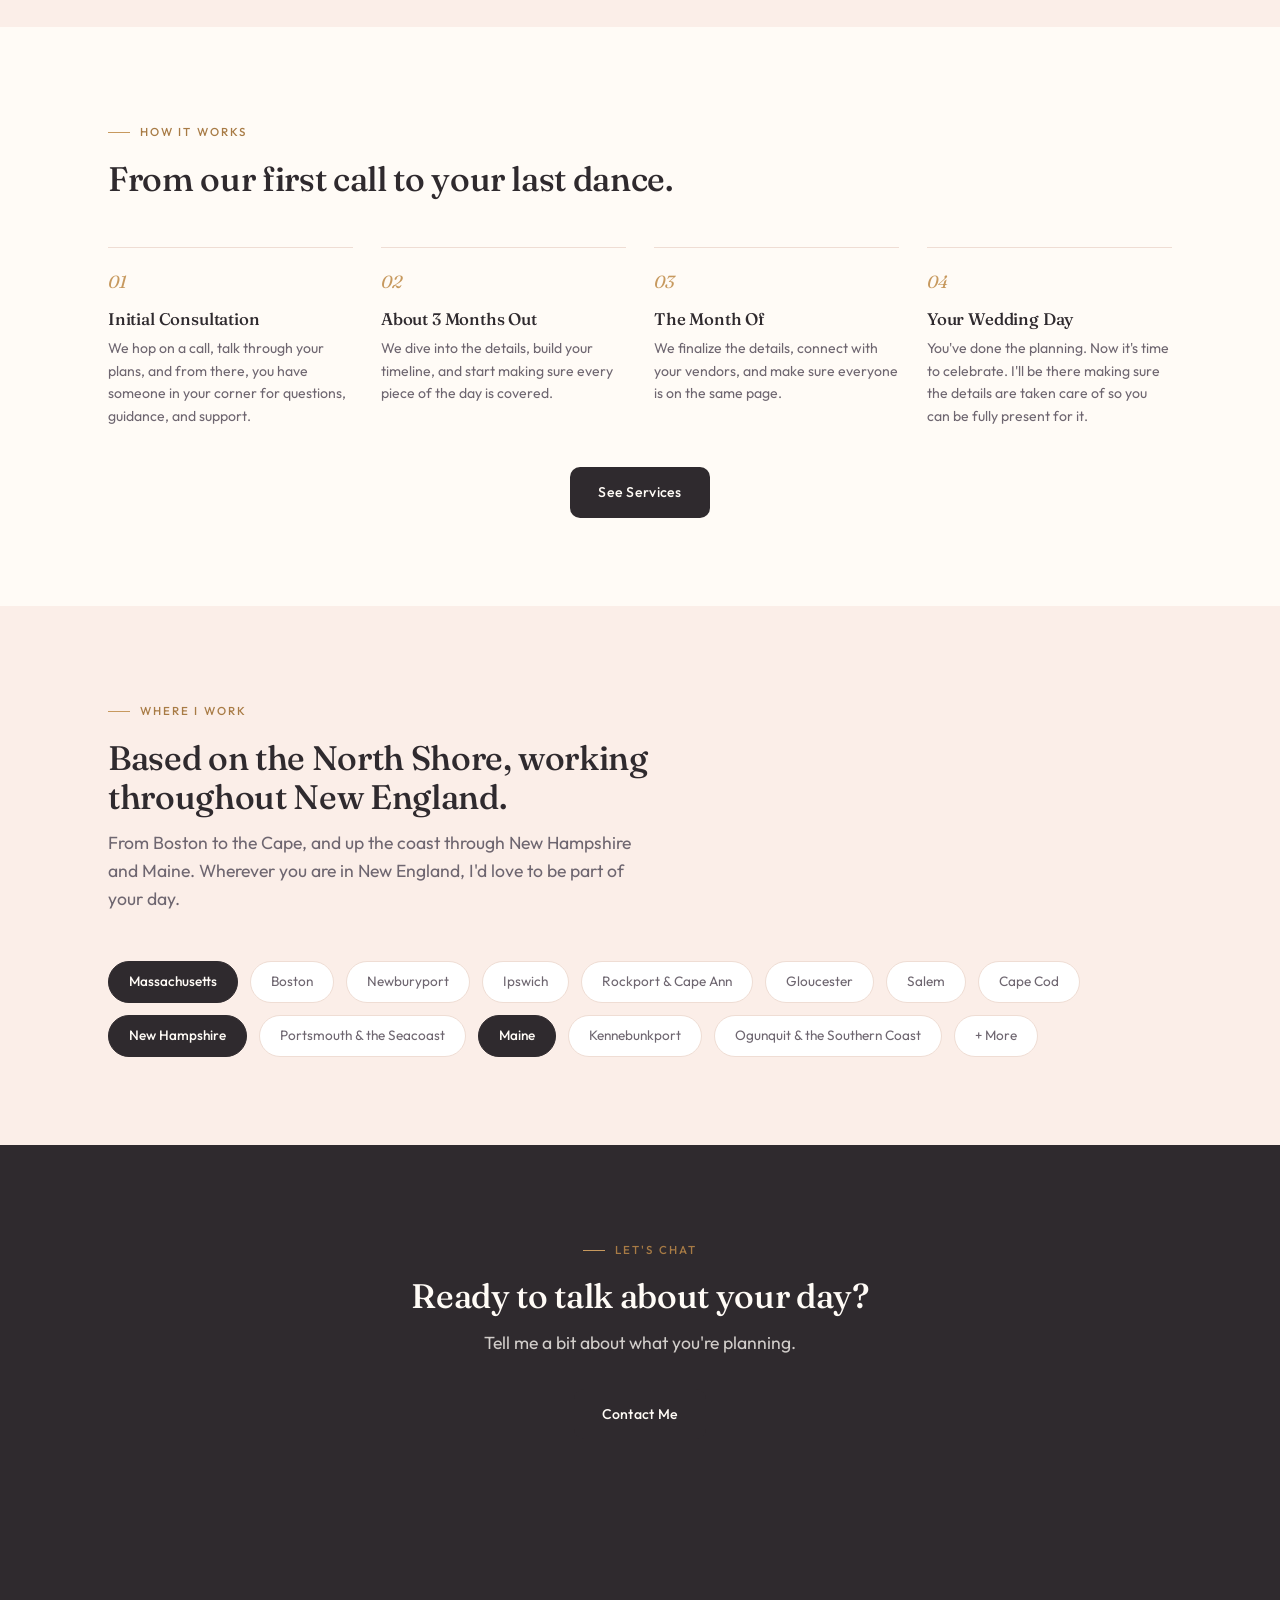
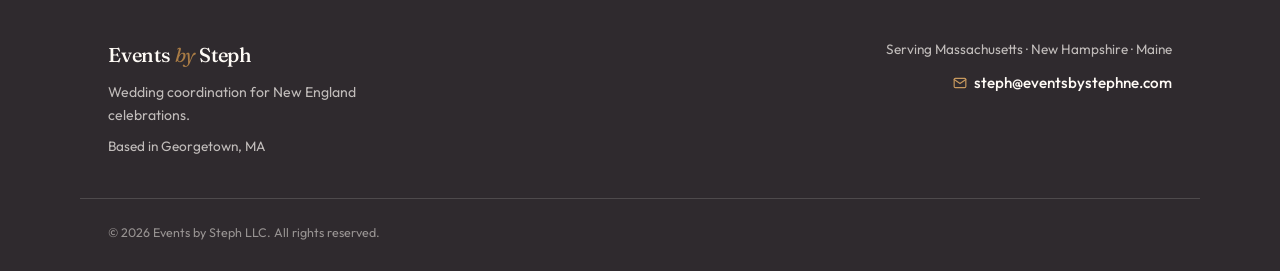
==== commit 30e3373e: "pricing, button updates" ====
--- a/index.html
+++ b/index.html
@@ -21,7 +21,7 @@
       <a href="/about/" class="nav-link">About</a>
       <a href="/contact/" class="nav-link">Contact</a>
       <a href="/vendors-i-love/" class="nav-link">Vendors</a>
-      <a href="/contact/" class="btn btn-ghost nav-cta">Check Availability</a>
+      <a href="/contact/" class="btn btn-ghost nav-cta">Contact Me</a>
     </nav>
     <button class="nav-toggle" id="nav-toggle" aria-label="Toggle menu" aria-expanded="false" aria-controls="site-nav">
       <span></span><span></span><span></span>
@@ -34,12 +34,12 @@
   <section class="hero">
     <div class="hero-split">
       <div class="hero-split-text">
-        <p class="eyebrow">North Shore, MA &amp; Beyond</p>
+        <p class="eyebrow">New England Celebrations</p>
         <h1>Wedding Coordination</h1>
         <p class="lede">For couples who want the peace of mind that comes from knowing every detail is cared for.</p>
         <div class="btn-row">
           <a href="/services/" class="btn btn-primary">See How I Help</a>
-          <a href="/contact/" class="btn btn-ghost">Check Availability</a>
+          <a href="/contact/" class="btn btn-ghost">Contact Me</a>
         </div>
       </div>
       <div class="hero-split-image">
@@ -97,7 +97,7 @@
         </div>
       </div>
       <div class="btn-row" style="justify-content: center; margin-top: 40px;">
-        <a href="/services/" class="btn btn-primary">See Services &amp; Pricing</a>
+        <a href="/services/" class="btn btn-primary">See Services</a>
       </div>
     </div>
   </section>
@@ -134,7 +134,7 @@
       <h2>Ready to talk about your day?</h2>
       <p class="lede" style="margin: 0 auto 8px;">Tell me a bit about what you're planning.</p>
       <div class="btn-row" style="justify-content: center;">
-        <a href="/contact/" class="btn btn-primary">Check Availability</a>
+        <a href="/contact/" class="btn btn-primary">Contact Me</a>
       </div>
     </div>
   </section>
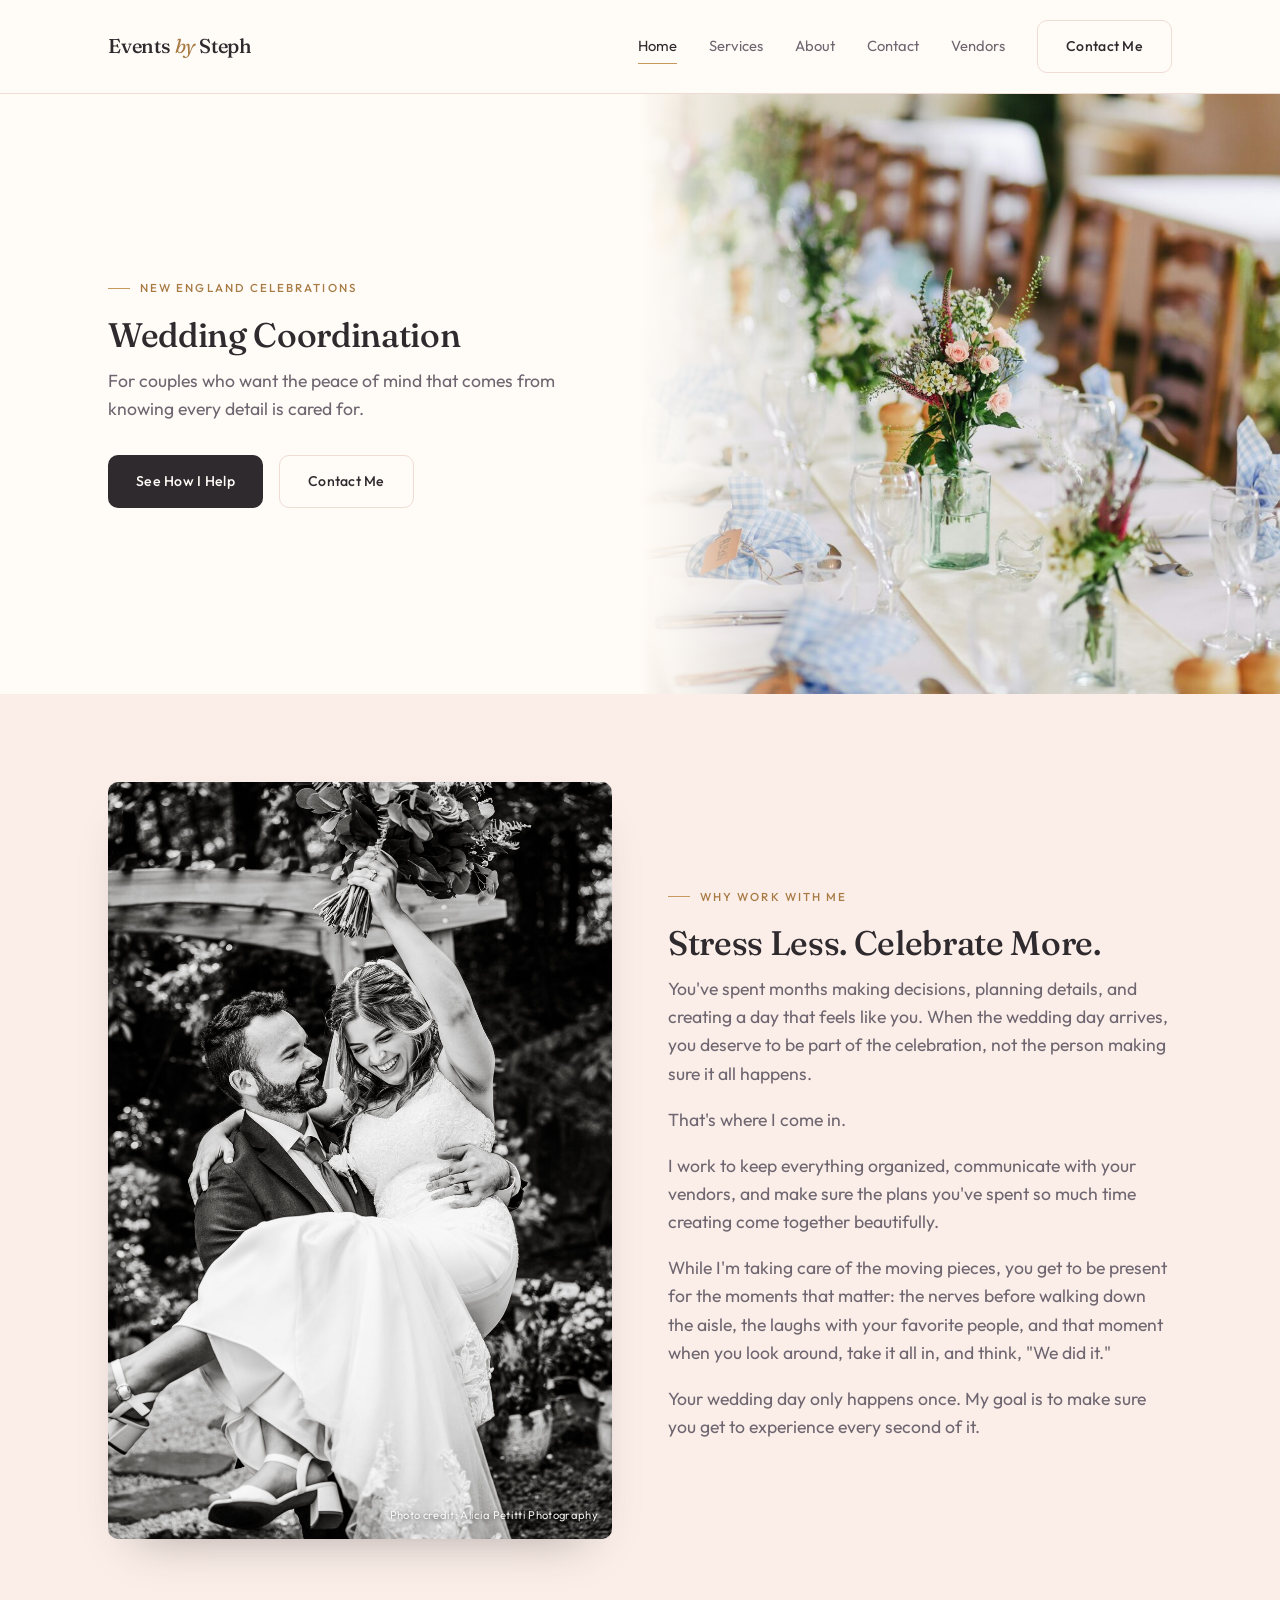
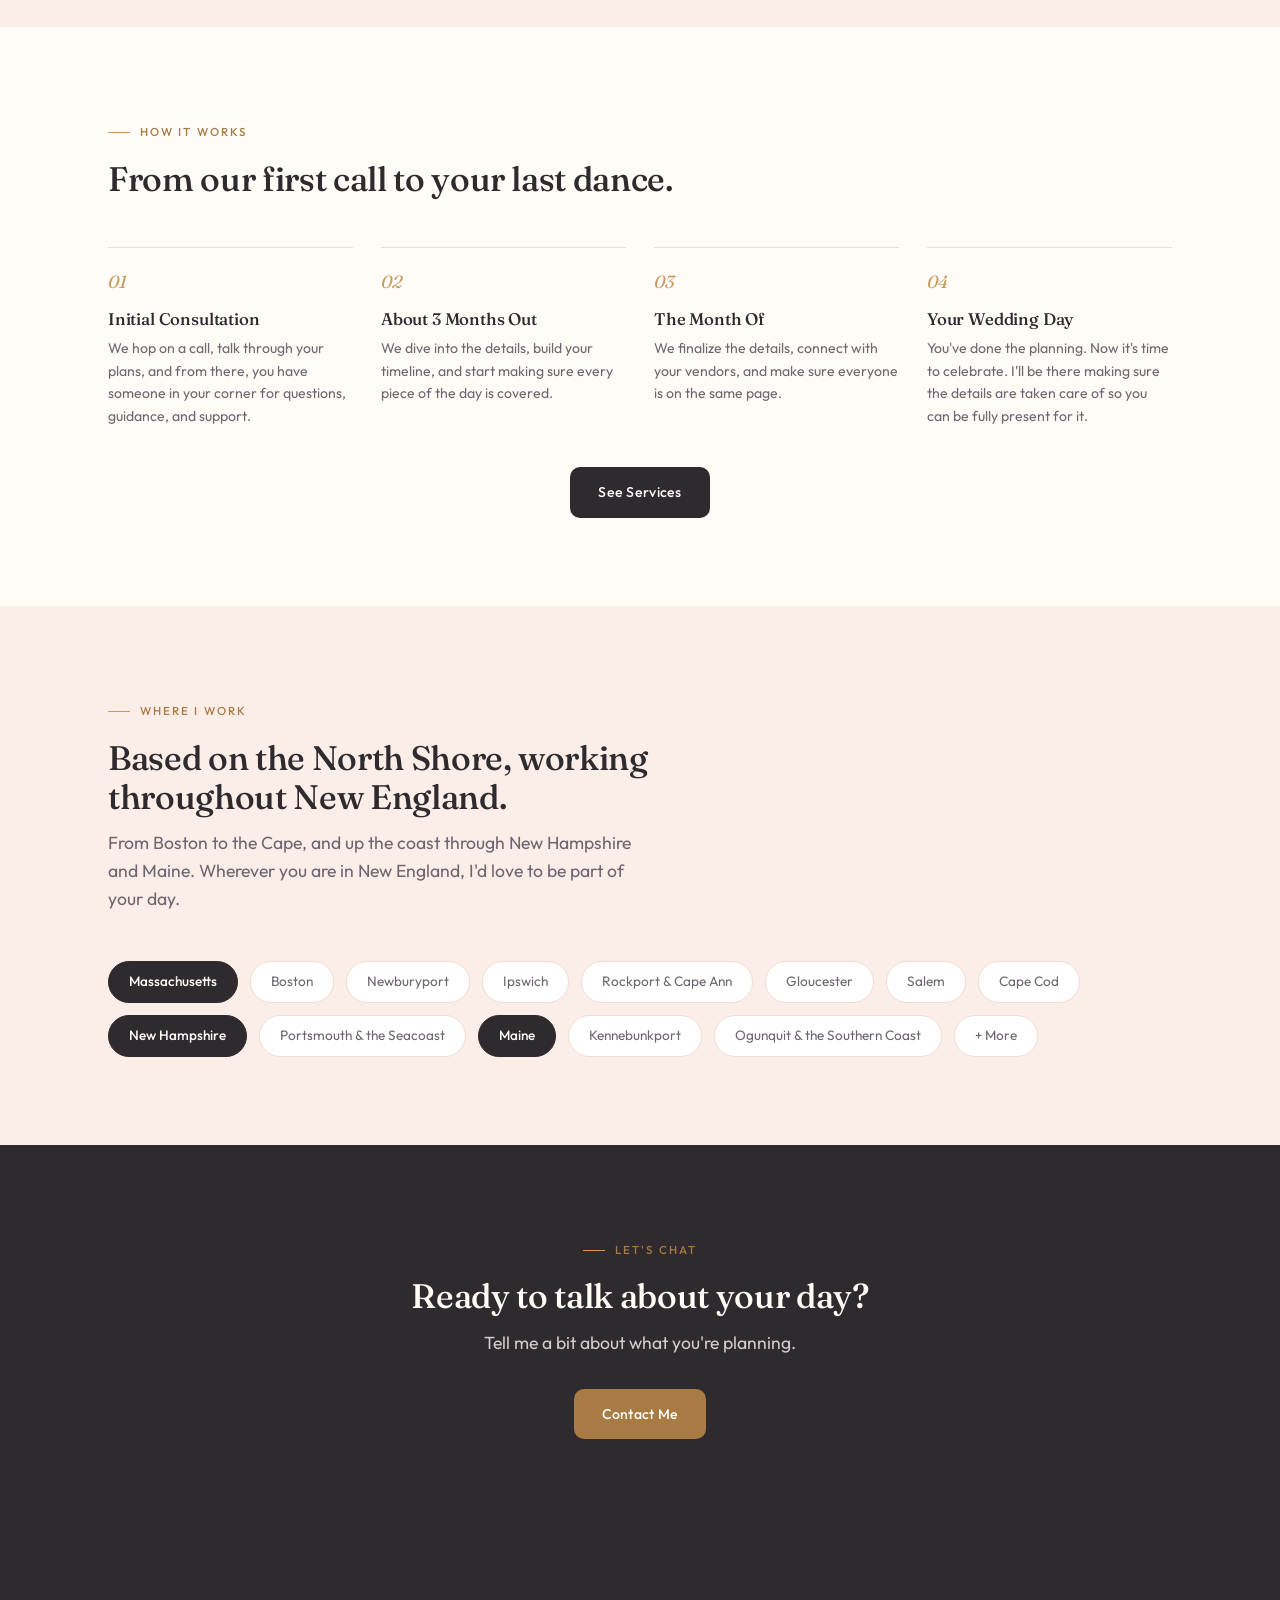
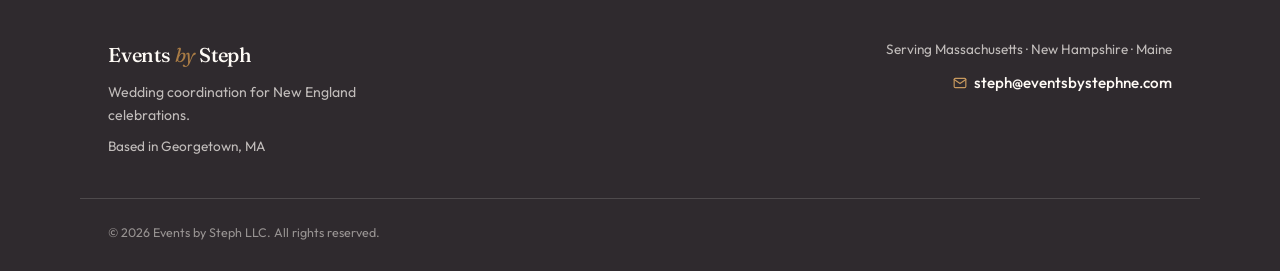
==== commit 4b9399ec: "seo" ====
--- a/index.html
+++ b/index.html
@@ -9,6 +9,28 @@
 <link rel="preconnect" href="https://fonts.gstatic.com" crossorigin>
 <link href="https://fonts.googleapis.com/css2?family=Fraunces:ital,opsz,wght@0,9..144,300..600;1,9..144,400..500&family=Outfit:wght@300;400;500;600&display=swap" rel="stylesheet">
 <link rel="stylesheet" href="/css/style.css">
+<script type="application/ld+json">
+{
+  "@context": "https://schema.org",
+  "@type": "LocalBusiness",
+  "name": "Events by Steph",
+  "description": "Wedding day coordination for backyard weddings, elopements, micro weddings, and other intimate celebrations across New England.",
+  "url": "https://eventsbystephne.com",
+  "email": "steph@eventsbystephne.com",
+  "address": {
+    "@type": "PostalAddress",
+    "addressLocality": "Georgetown",
+    "addressRegion": "MA",
+    "addressCountry": "US"
+  },
+  "areaServed": [
+    { "@type": "State", "name": "Massachusetts" },
+    { "@type": "State", "name": "New Hampshire" },
+    { "@type": "State", "name": "Maine" }
+  ],
+  "priceRange": "$$"
+}
+</script>
 </head>
 <body>
 
--- a/css/style.css
+++ b/css/style.css
@@ -184,6 +184,15 @@
   gap: 16px;
   flex-wrap: wrap;
   margin-top: 32px;
+}
+
+.section.dark .btn-primary {
+  background: var(--brass-deep);
+  color: var(--paper);
+}
+
+.section.dark .btn-primary:hover {
+  background: var(--brass);
 }
 
 /* ----------- Header / Nav ----------- */
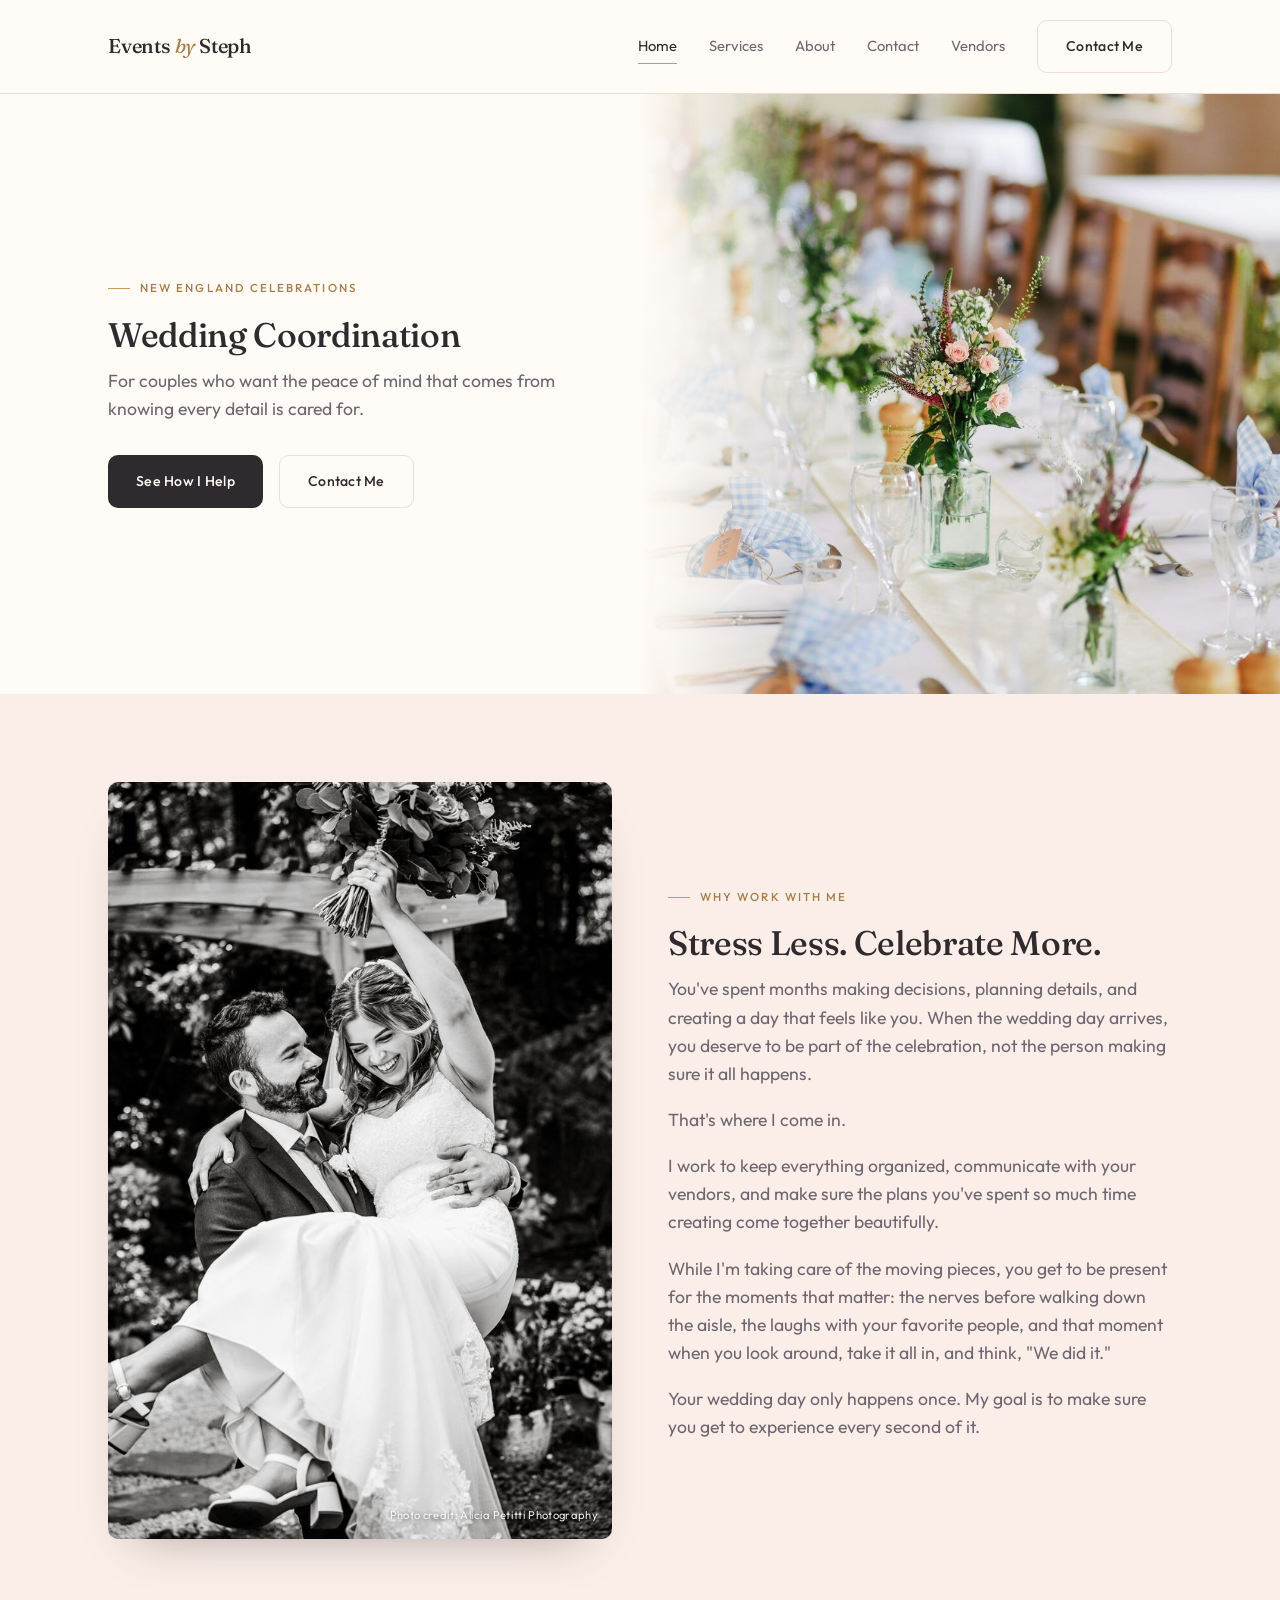
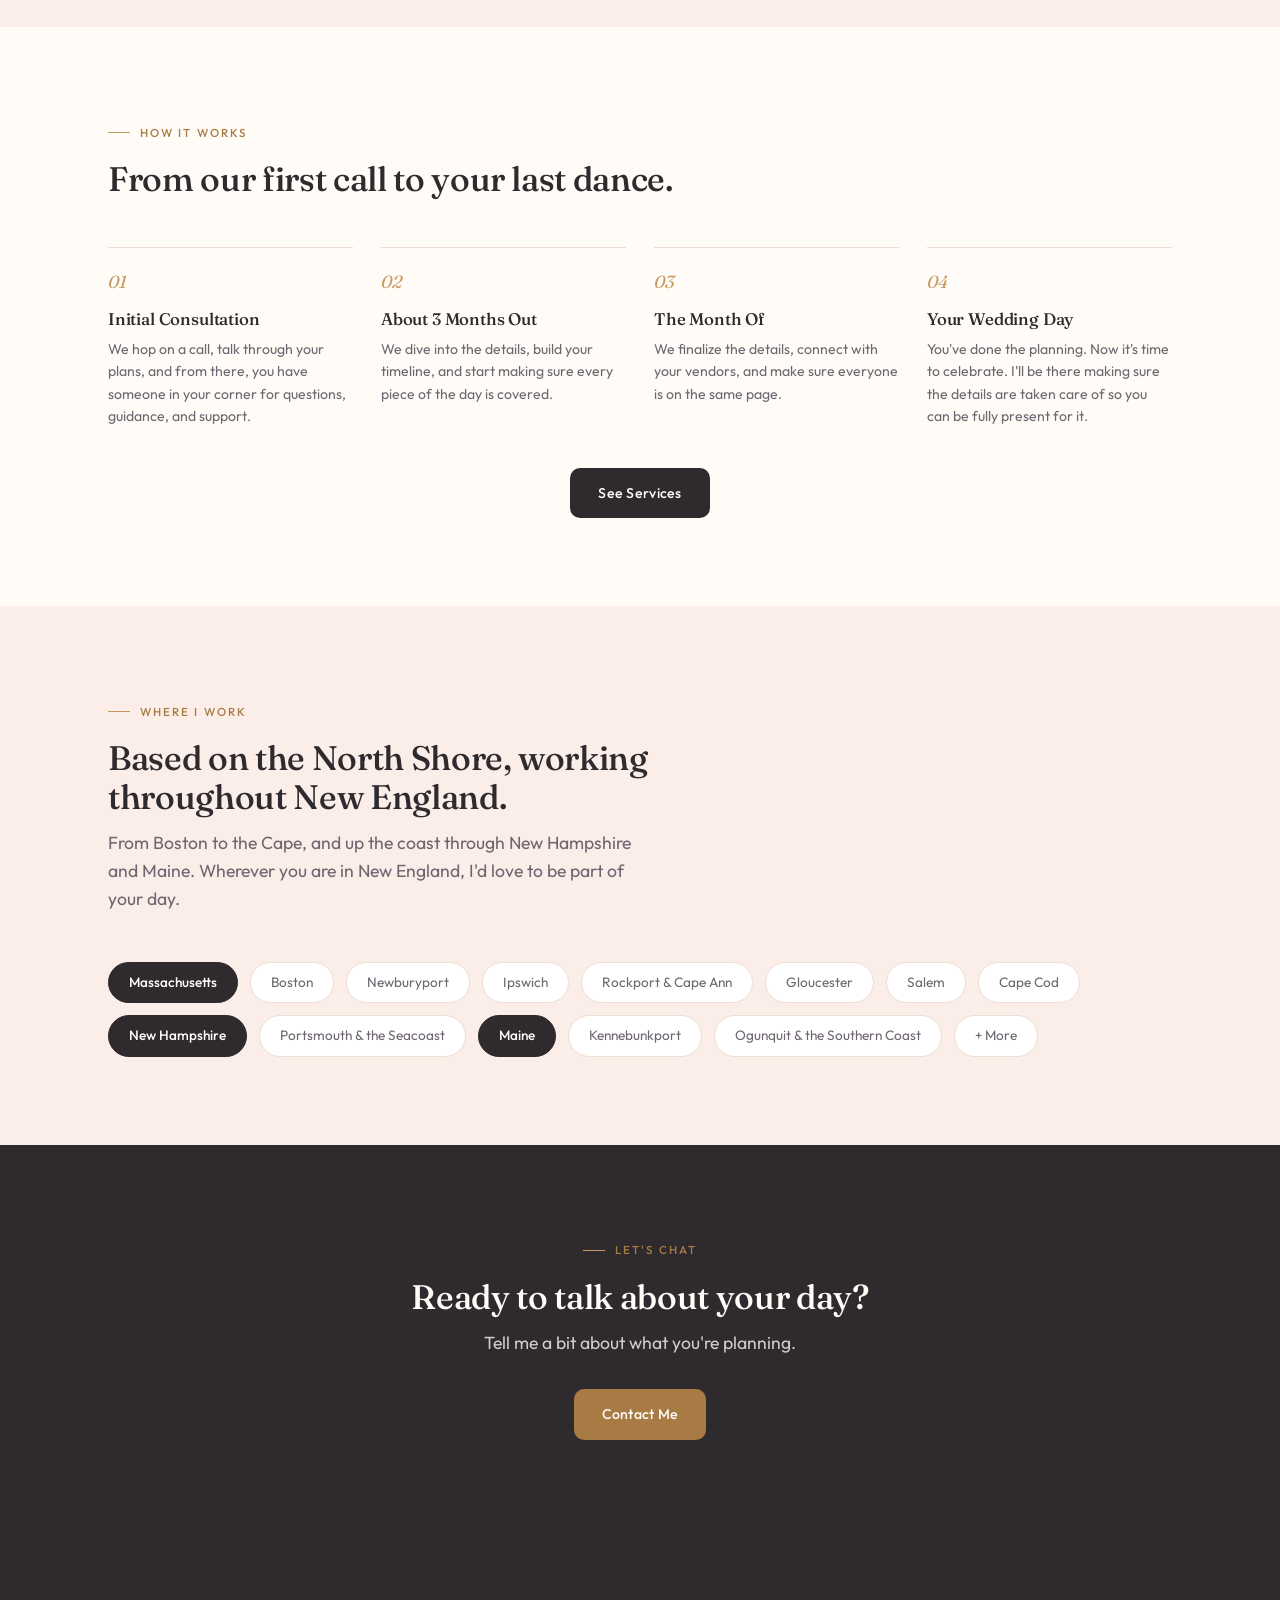
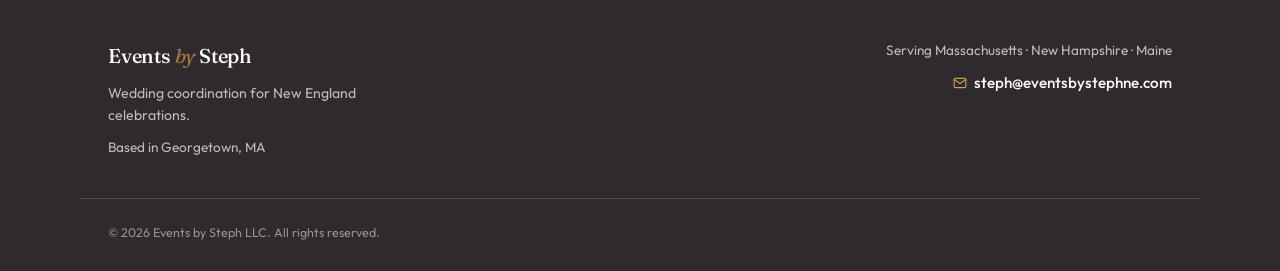
==== commit ef02a89a: "seo-2" ====
--- a/index.html
+++ b/index.html
@@ -5,6 +5,17 @@
 <meta name="viewport" content="width=device-width, initial-scale=1.0">
 <title>Events by Steph | Wedding Coordination, North Shore of Massachusetts</title>
 <meta name="description" content="Wedding coordination for backyard weddings, elopements, micro weddings, and other intimate celebrations on the North Shore of Massachusetts.">
+<link rel="canonical" href="https://eventsbystephne.com/">
+<meta property="og:type" content="website">
+<meta property="og:site_name" content="Events by Steph">
+<meta property="og:title" content="Events by Steph | Wedding Coordination, North Shore of Massachusetts">
+<meta property="og:description" content="Wedding coordination for backyard weddings, elopements, micro weddings, and other intimate celebrations on the North Shore of Massachusetts.">
+<meta property="og:url" content="https://eventsbystephne.com/">
+<meta property="og:image" content="https://eventsbystephne.com/img/services-hero.jpg">
+<meta name="twitter:card" content="summary_large_image">
+<meta name="twitter:title" content="Events by Steph | Wedding Coordination, North Shore of Massachusetts">
+<meta name="twitter:description" content="Wedding coordination for backyard weddings, elopements, micro weddings, and other intimate celebrations on the North Shore of Massachusetts.">
+<meta name="twitter:image" content="https://eventsbystephne.com/img/services-hero.jpg">
 <link rel="preconnect" href="https://fonts.googleapis.com">
 <link rel="preconnect" href="https://fonts.gstatic.com" crossorigin>
 <link href="https://fonts.googleapis.com/css2?family=Fraunces:ital,opsz,wght@0,9..144,300..600;1,9..144,400..500&family=Outfit:wght@300;400;500;600&display=swap" rel="stylesheet">
@@ -65,7 +76,7 @@
         </div>
       </div>
       <div class="hero-split-image">
-        <img src="/img/services-hero.jpg" alt="A long reception table set with gingham napkins and wildflower centerpieces">
+        <img src="/img/services-hero.jpg" alt="A long reception table set with gingham napkins and wildflower centerpieces" width="1400" height="933">
       </div>
     </div>
   </section>
@@ -74,7 +85,7 @@
     <div class="container section-media">
       <div class="photo-frame" style="position: relative; align-self: center;">
         <a href="https://aliciapetitti.com/" target="_blank" rel="noopener" title="Photo by Alicia Petitti Photography" aria-label="Photo by Alicia Petitti Photography" style="position: relative; display: block;">
-          <img src="/img/carry-laugh-bw.jpg" alt="A groom carrying his laughing bride as she raises her bouquet" style="width: 100%; height: auto; object-fit: contain; display: block;">
+          <img src="/img/carry-laugh-bw.jpg" alt="A groom carrying his laughing bride as she raises her bouquet" style="width: 100%; height: auto; object-fit: contain; display: block;" width="665" height="1000" loading="lazy">
           <span style="position: absolute; bottom: 14px; right: 14px; z-index: 3; color: rgba(255,255,255,0.9); font-family: var(--font-body); font-size: 0.7rem; letter-spacing: 0.03em; text-shadow: 0 1px 4px rgba(0,0,0,0.6);">Photo credit: Alicia Petitti Photography</span>
         </a>
       </div>
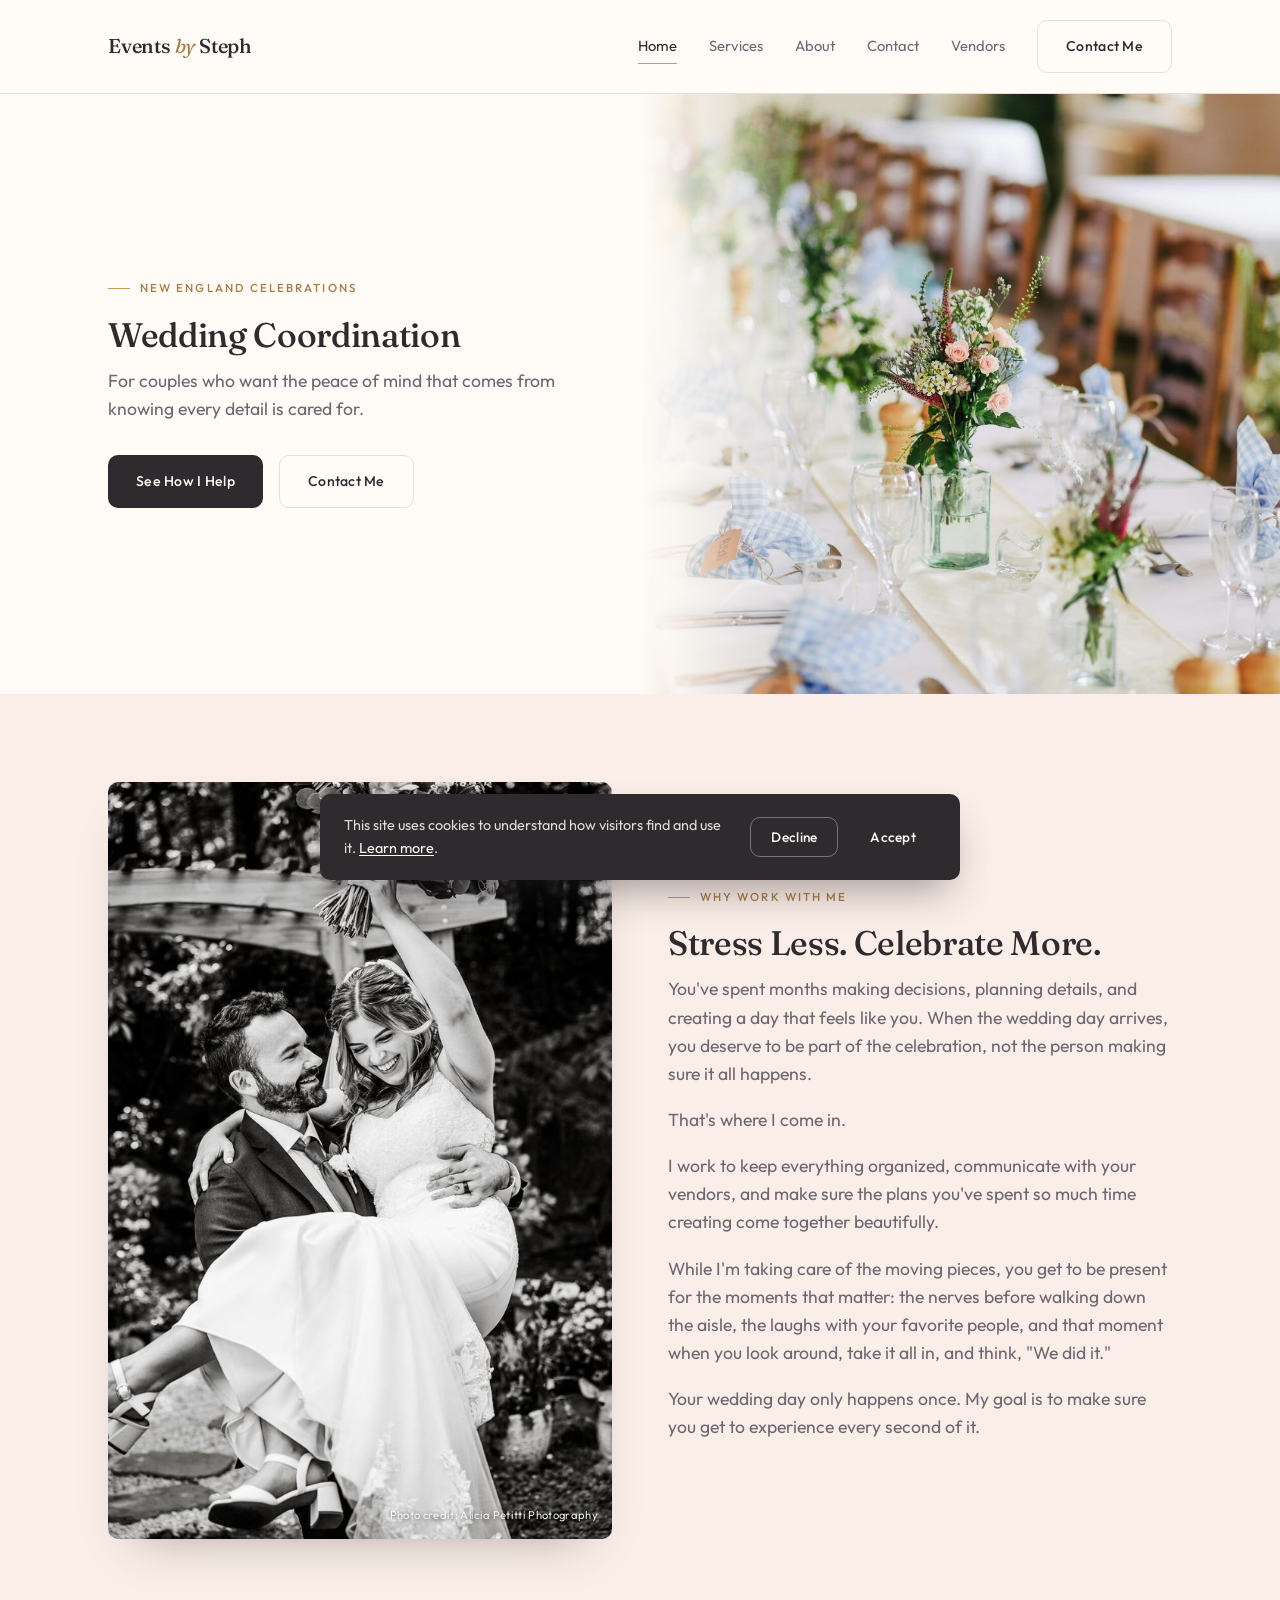
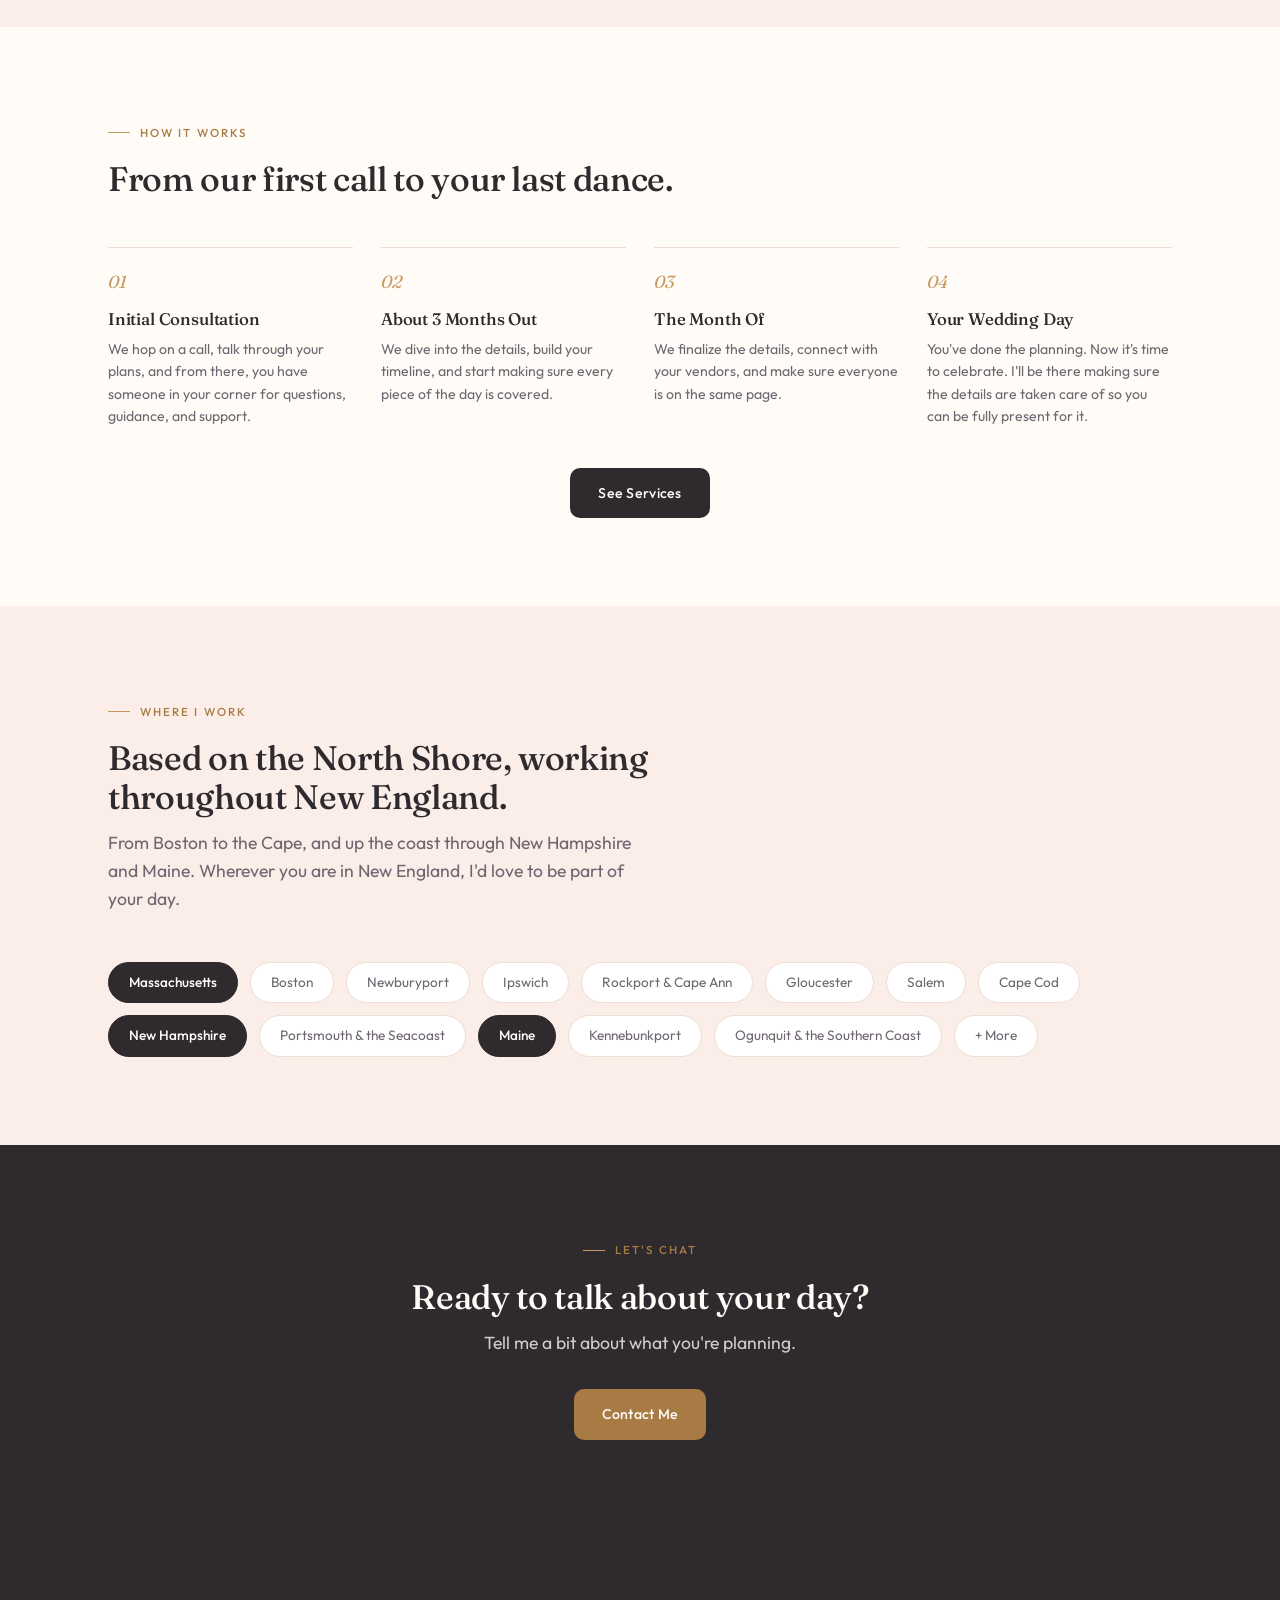
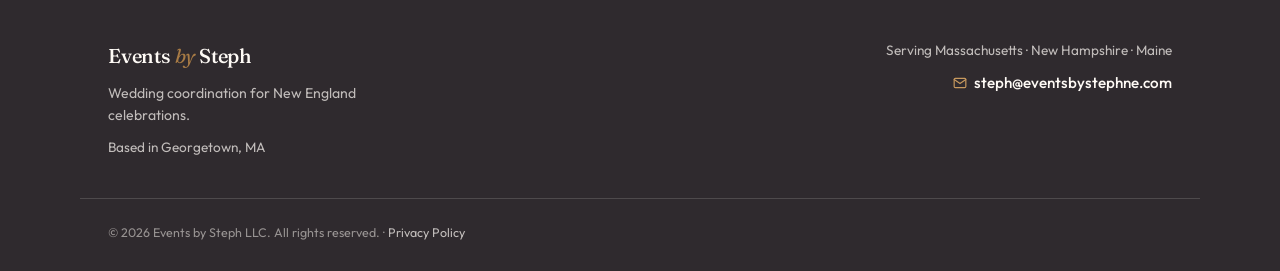
==== commit 0a407ac7: "spam filter & privacy page" ====
--- a/index.html
+++ b/index.html
@@ -1,8 +1,19 @@
 <!DOCTYPE html>
 <html lang="en">
 <head>
+<!-- Google tag (gtag.js) — loaded only after cookie consent, see js/main.js -->
+<script>
+  window.dataLayer = window.dataLayer || [];
+  function gtag(){dataLayer.push(arguments);}
+  window.GA_MEASUREMENT_ID = 'G-ZN5J3JMXZX';
+</script>
 <meta charset="UTF-8">
 <meta name="viewport" content="width=device-width, initial-scale=1.0">
+<link rel="icon" type="image/x-icon" href="/favicon.ico">
+<link rel="icon" type="image/png" sizes="16x16" href="/img/favicon-16x16.png">
+<link rel="icon" type="image/png" sizes="32x32" href="/img/favicon-32x32.png">
+<link rel="apple-touch-icon" sizes="180x180" href="/img/apple-touch-icon.png">
+<link rel="icon" type="image/png" sizes="192x192" href="/img/android-chrome-192x192.png">
 <title>Events by Steph | Wedding Coordination, North Shore of Massachusetts</title>
 <meta name="description" content="Wedding coordination for backyard weddings, elopements, micro weddings, and other intimate celebrations on the North Shore of Massachusetts.">
 <link rel="canonical" href="https://eventsbystephne.com/">
@@ -189,7 +200,7 @@
       </div>
     </div>
   </div>
-  <p class="footer-copy">© 2026 Events by Steph LLC. All rights reserved.</p>
+  <p class="footer-copy">© 2026 Events by Steph LLC. All rights reserved. · <a href="/privacy/">Privacy Policy</a></p>
 </footer>
 
 <script src="/js/main.js"></script>
--- a/css/style.css
+++ b/css/style.css
@@ -761,6 +761,24 @@
   color: rgba(255, 251, 246, 0.5);
 }
 
+.footer-copy a {
+  color: rgba(255, 251, 246, 0.7);
+}
+
+.footer-copy a:hover {
+  color: var(--paper);
+}
+
+.policy-content a {
+  color: var(--accent-deep);
+  text-decoration: underline;
+  text-underline-offset: 2px;
+}
+
+.policy-content a:hover {
+  color: var(--accent);
+}
+
 /* ----------- Reveal on scroll ----------- */
 
 .reveal {
@@ -1168,3 +1186,71 @@
     height: 34%;
   }
 }
+
+/* ----------- Cookie consent banner ----------- */
+
+.cookie-banner {
+  position: fixed;
+  left: 20px;
+  right: 20px;
+  bottom: 20px;
+  z-index: 1000;
+  max-width: 640px;
+  margin: 0 auto;
+  background: var(--ink);
+  color: var(--paper);
+  border-radius: var(--radius);
+  padding: 20px 24px;
+  display: flex;
+  flex-wrap: wrap;
+  align-items: center;
+  justify-content: space-between;
+  gap: 16px;
+  box-shadow: 0 20px 40px -12px rgba(47, 42, 46, 0.45);
+}
+
+.cookie-banner-text {
+  font-size: 0.9rem;
+  color: rgba(255, 251, 246, 0.85);
+  margin: 0;
+  flex: 1 1 260px;
+}
+
+.cookie-banner-text a {
+  color: var(--paper);
+  text-decoration: underline;
+  text-underline-offset: 2px;
+}
+
+.cookie-banner-actions {
+  display: flex;
+  gap: 12px;
+  flex-shrink: 0;
+}
+
+.cookie-banner .btn {
+  padding: 10px 20px;
+  font-size: 0.85rem;
+}
+
+.cookie-banner .btn-ghost {
+  border-color: rgba(255, 251, 246, 0.35);
+  color: var(--paper);
+}
+
+.cookie-banner .btn-ghost:hover {
+  border-color: var(--paper);
+  color: var(--paper);
+}
+
+@media (max-width: 560px) {
+  .cookie-banner {
+    flex-direction: column;
+    align-items: stretch;
+    text-align: center;
+  }
+
+  .cookie-banner-actions {
+    justify-content: center;
+  }
+}
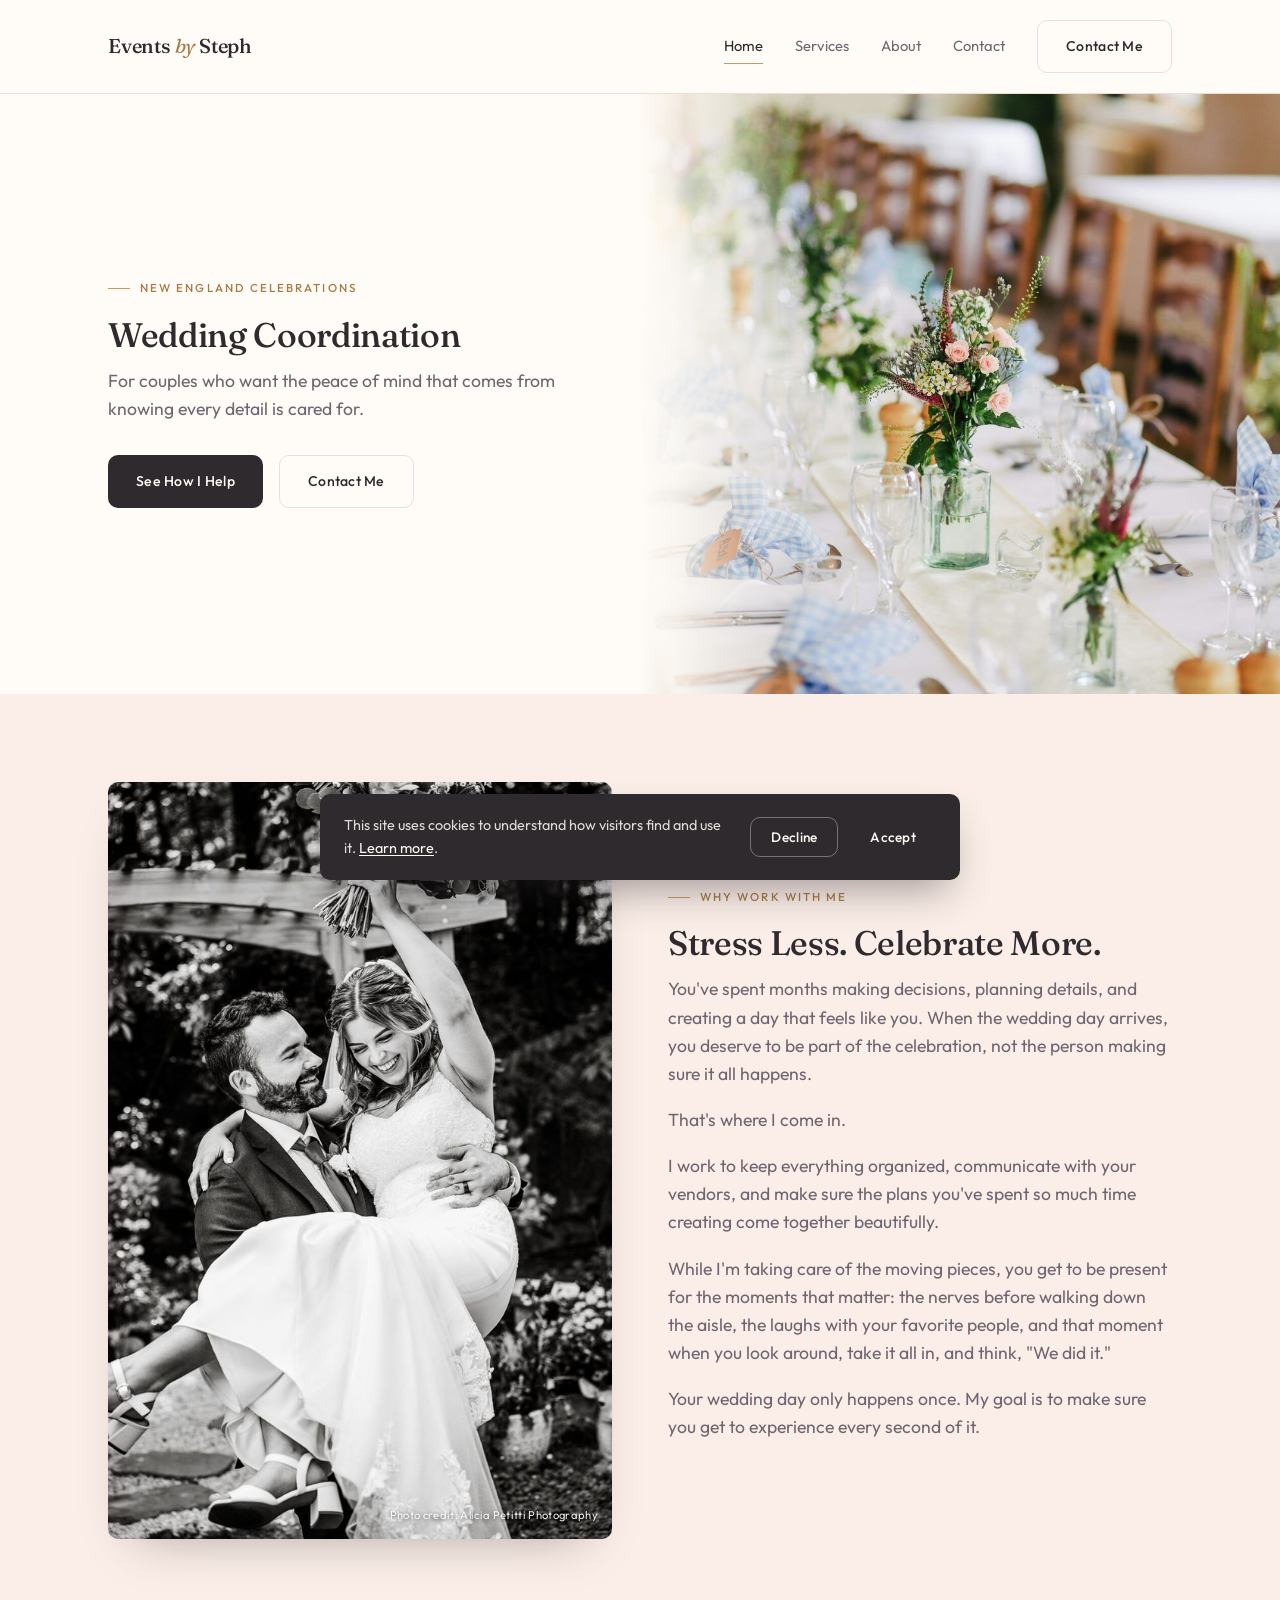
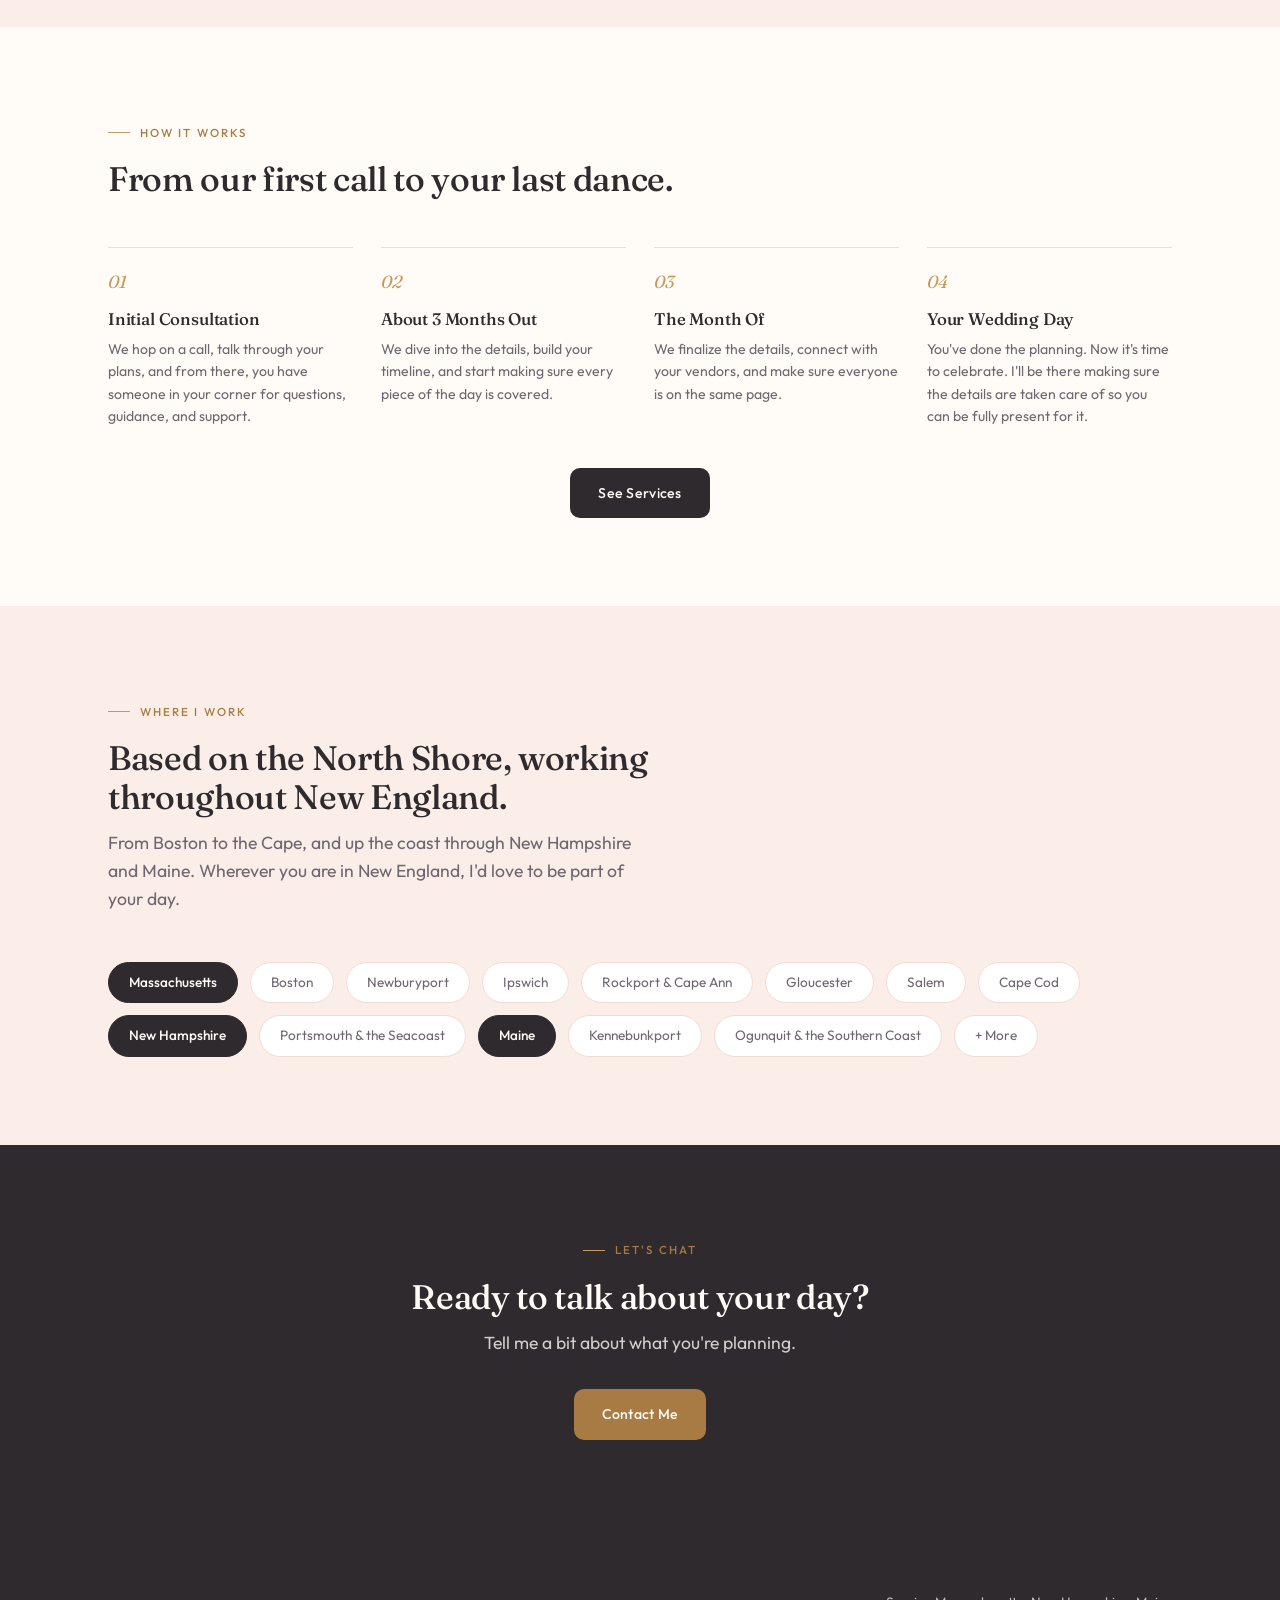
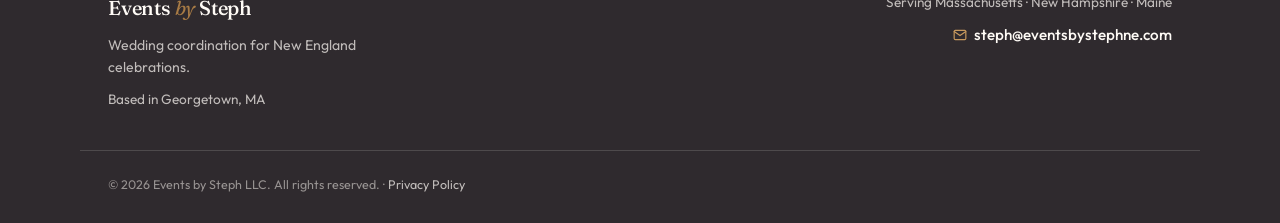
==== commit 22309253: "updates" ====
--- a/index.html
+++ b/index.html
@@ -64,7 +64,6 @@
       <a href="/services/" class="nav-link">Services</a>
       <a href="/about/" class="nav-link">About</a>
       <a href="/contact/" class="nav-link">Contact</a>
-      <a href="/vendors-i-love/" class="nav-link">Vendors</a>
       <a href="/contact/" class="btn btn-ghost nav-cta">Contact Me</a>
     </nav>
     <button class="nav-toggle" id="nav-toggle" aria-label="Toggle menu" aria-expanded="false" aria-controls="site-nav">
--- a/css/style.css
+++ b/css/style.css
@@ -184,6 +184,10 @@
   gap: 16px;
   flex-wrap: wrap;
   margin-top: 32px;
+}
+
+.section.dark .section-head {
+  margin-bottom: 0;
 }
 
 .section.dark .btn-primary {
@@ -777,6 +781,45 @@
 
 .policy-content a:hover {
   color: var(--accent);
+}
+
+.policy-content h3 {
+  margin-top: 36px;
+  margin-bottom: 10px;
+}
+
+.policy-content h3:first-of-type {
+  margin-top: 0;
+}
+
+.policy-content p {
+  line-height: 1.7;
+  margin-bottom: 4px;
+}
+
+.policy-content ul {
+  margin-top: 16px;
+  display: flex;
+  flex-direction: column;
+  gap: 16px;
+}
+
+.policy-content ul li {
+  line-height: 1.7;
+  color: var(--ink-soft);
+  padding-left: 20px;
+  position: relative;
+}
+
+.policy-content ul li::before {
+  content: '—';
+  color: var(--brass);
+  position: absolute;
+  left: 0;
+}
+
+.policy-content ul li strong {
+  color: var(--ink);
 }
 
 /* ----------- Reveal on scroll ----------- */
@@ -1250,6 +1293,10 @@
     text-align: center;
   }
 
+  .cookie-banner-text {
+    flex: none;
+  }
+
   .cookie-banner-actions {
     justify-content: center;
   }
